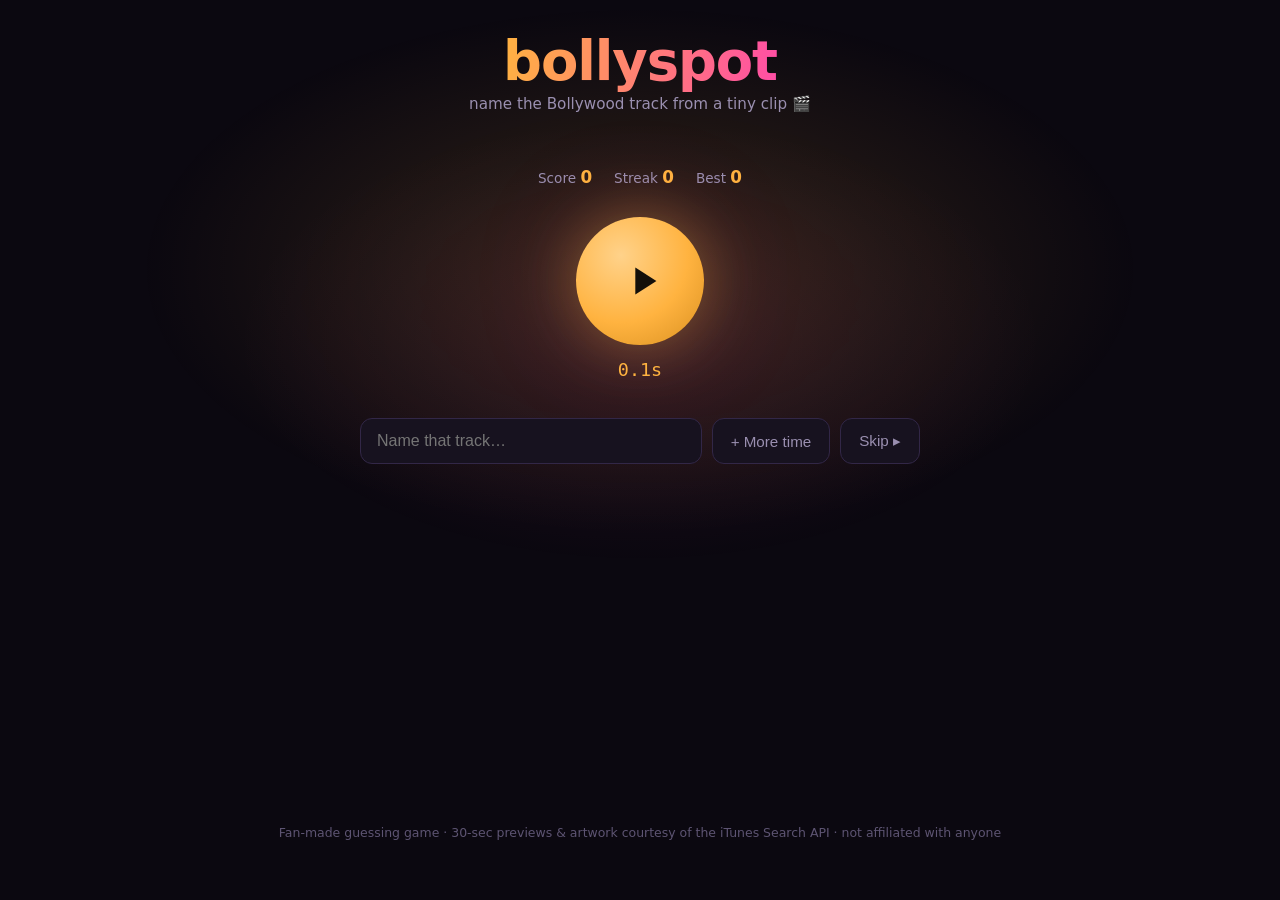
==== index.template.html @ ff7b8e07 "BollySpot: guess-the-Bollywood-song game Songspot-style guessing game with 2,295 songs across eras, " ====
<!DOCTYPE html>
<html lang="en">
<head>
<meta charset="utf-8">
<meta name="viewport" content="width=device-width, initial-scale=1">
<title>BollySpot — guess the Bollywood song</title>
<style>
  :root {
    --bg: #0b0810;
    --panel: #17121f;
    --panel2: #1f1830;
    --text: #f3edff;
    --muted: #9a8fb0;
    --gold: #ffb340;
    --gold-dim: #b97f2a;
    --pink: #ff4da6;
    --green: #3ddc84;
    --red: #ff5470;
    --pill: #241c36;
  }
  * { box-sizing: border-box; }
  html, body { height: 100%; }
  body {
    margin: 0;
    font-family: "Segoe UI", system-ui, -apple-system, sans-serif;
    background: var(--bg);
    color: var(--text);
    overflow-x: hidden;
  }
  .stage {
    min-height: 100vh;
    display: flex;
    flex-direction: column;
    align-items: center;
    padding: 24px 16px 60px;
    position: relative;
  }
  .spotlight {
    position: fixed; inset: 0; pointer-events: none; z-index: 0;
    background:
      radial-gradient(ellipse 60% 45% at 50% 30%, rgba(255,179,64,.16), transparent 65%),
      radial-gradient(ellipse 45% 35% at 50% 38%, rgba(255,77,166,.10), transparent 70%);
  }
  .wrap { position: relative; z-index: 1; width: 100%; max-width: 560px; display: flex; flex-direction: column; align-items: center; }
  h1.logo {
    font-size: clamp(2.2rem, 7vw, 3.4rem);
    margin: 6px 0 2px;
    letter-spacing: -.02em;
    background: linear-gradient(100deg, var(--gold), var(--pink));
    -webkit-background-clip: text; background-clip: text; color: transparent;
    font-weight: 800;
  }
  .tagline { color: var(--muted); margin: 0 0 22px; font-size: .95rem; }

  .pills { display: flex; flex-wrap: wrap; gap: 8px; justify-content: center; margin-bottom: 12px; }
  .pill {
    background: var(--pill); color: var(--muted); border: 1px solid #322747;
    padding: 7px 14px; border-radius: 999px; cursor: pointer; font-size: .85rem;
    transition: all .15s;
  }
  .pill:hover { color: var(--text); border-color: #4a3a68; }
  .pill.active { color: #14100a; font-weight: 700; border-color: transparent; }
  .pills.era .pill.active { background: var(--gold); }
  .pills.diff .pill.active { background: var(--pink); color: #fff; }

  .stats { display: flex; gap: 22px; color: var(--muted); font-size: .85rem; margin: 8px 0 4px; }
  .stats b { color: var(--gold); font-size: 1.05rem; }

  .playzone { margin: 26px 0 10px; display: flex; flex-direction: column; align-items: center; }
  .playbtn {
    width: 128px; height: 128px; border-radius: 50%;
    background: radial-gradient(circle at 35% 30%, #ffd28a, var(--gold) 55%, #d88f1f);
    border: none; cursor: pointer;
    display: grid; place-items: center;
    box-shadow: 0 0 60px rgba(255,179,64,.35), 0 0 120px rgba(255,77,166,.15);
    transition: transform .12s;
  }
  .playbtn:hover { transform: scale(1.05); }
  .playbtn:active { transform: scale(.97); }
  .playbtn svg { width: 46px; height: 46px; fill: #14100a; margin-left: 6px; }
  .playbtn.playing svg { margin-left: 0; }
  .playbtn.pulse { animation: pulse 1.4s ease-out infinite; }
  @keyframes pulse {
    0% { box-shadow: 0 0 60px rgba(255,179,64,.35), 0 0 0 0 rgba(255,179,64,.45); }
    100% { box-shadow: 0 0 60px rgba(255,179,64,.35), 0 0 0 42px rgba(255,179,64,0); }
  }
  .sniplen { margin-top: 14px; font-family: Consolas, monospace; font-size: 1.15rem; color: var(--gold); }
  .attempts { display: flex; gap: 8px; margin-top: 10px; }
  .dot { width: 10px; height: 10px; border-radius: 50%; background: #322747; }
  .dot.used { background: var(--red); }
  .dot.current { background: var(--gold); }

  .controls { display: flex; gap: 10px; width: 100%; margin-top: 18px; }
  .guessbox { position: relative; flex: 1; }
  .guessbox input {
    width: 100%; padding: 13px 16px; border-radius: 12px;
    background: var(--panel); color: var(--text);
    border: 1px solid #322747; font-size: 1rem; outline: none;
  }
  .guessbox input:focus { border-color: var(--gold-dim); }
  .btn {
    background: var(--panel); color: var(--muted); border: 1px solid #322747;
    border-radius: 12px; padding: 0 18px; cursor: pointer; font-size: .95rem;
    transition: all .15s; white-space: nowrap;
  }
  .btn:hover { color: var(--text); border-color: #4a3a68; }
  .btn.warn:hover { color: var(--red); border-color: var(--red); }
  .suggest {
    position: absolute; left: 0; right: 0; bottom: calc(100% + 6px);
    background: var(--panel2); border: 1px solid #322747; border-radius: 12px;
    max-height: 260px; overflow-y: auto; display: none; z-index: 5;
    box-shadow: 0 -8px 30px rgba(0,0,0,.5);
  }
  .suggest.open { display: block; }
  .sug {
    padding: 10px 14px; cursor: pointer; font-size: .92rem;
    border-bottom: 1px solid #241c36;
  }
  .sug:last-child { border-bottom: none; }
  .sug small { color: var(--muted); display: block; }
  .sug:hover, .sug.sel { background: #2c2244; }

  .msg { min-height: 24px; margin-top: 14px; font-size: .95rem; color: var(--muted); text-align: center; }
  .msg.bad { color: var(--red); }
  .msg.good { color: var(--green); }

  .shake { animation: shake .35s; }
  @keyframes shake { 0%,100%{transform:translateX(0)} 25%{transform:translateX(-8px)} 75%{transform:translateX(8px)} }

  .reveal {
    display: none; width: 100%; margin-top: 20px;
    background: var(--panel); border: 1px solid #322747; border-radius: 18px;
    padding: 20px; text-align: center;
  }
  .reveal.open { display: block; animation: pop .3s; }
  @keyframes pop { from { transform: scale(.92); opacity: 0; } }
  .reveal img { width: 130px; height: 130px; border-radius: 12px; object-fit: cover; box-shadow: 0 8px 30px rgba(0,0,0,.5); }
  .reveal .rtitle { font-size: 1.25rem; font-weight: 700; margin: 12px 0 2px; }
  .reveal .rmeta { color: var(--muted); font-size: .92rem; }
  .reveal .verdict { font-weight: 800; font-size: .95rem; letter-spacing: .08em; text-transform: uppercase; margin-bottom: 8px; }
  .reveal .verdict.good { color: var(--green); }
  .reveal .verdict.bad { color: var(--red); }
  .reveal .actions { display: flex; gap: 10px; justify-content: center; margin-top: 16px; }
  .btn.primary { background: var(--gold); color: #14100a; font-weight: 700; border: none; padding: 12px 22px; }
  .btn.primary:hover { background: #ffc46a; color: #14100a; }

  footer { position: relative; z-index: 1; margin-top: auto; padding-top: 30px; color: #5d5472; font-size: .78rem; text-align: center; }
  @media (max-width: 480px) {
    .controls { flex-direction: column; }
    .btn { padding: 12px; }
  }
</style>
</head>
<body>
<div class="stage">
  <div class="spotlight"></div>
  <div class="wrap">
    <h1 class="logo">bollyspot</h1>
    <p class="tagline">name the Bollywood track from a tiny clip 🎬</p>

    <div class="pills era" id="eraPills"></div>
    <div class="pills diff" id="diffPills"></div>

    <div class="stats">
      <span>Score <b id="score">0</b></span>
      <span>Streak <b id="streak">0</b></span>
      <span>Best <b id="best">0</b></span>
    </div>

    <div class="playzone">
      <button class="playbtn pulse" id="playBtn" title="Play snippet">
        <svg viewBox="0 0 24 24" id="playIcon"><path d="M8 5v14l11-7z"/></svg>
      </button>
      <div class="sniplen" id="snipLen">0.1s</div>
      <div class="attempts" id="attempts"></div>
    </div>

    <div class="controls" id="controls">
      <div class="guessbox">
        <div class="suggest" id="suggest"></div>
        <input id="guess" type="text" placeholder="Name that track…" autocomplete="off" spellcheck="false">
      </div>
      <button class="btn" id="moreBtn" title="Doubles the clip, costs an attempt">+ More time</button>
      <button class="btn warn" id="skipBtn">Skip ▸</button>
    </div>

    <div class="msg" id="msg"></div>

    <div class="reveal" id="reveal">
      <div class="verdict" id="verdict"></div>
      <img id="rArt" alt="album art">
      <div class="rtitle" id="rTitle"></div>
      <div class="rmeta" id="rMeta"></div>
      <div class="actions">
        <button class="btn" id="fullBtn">▶ Play preview</button>
        <button class="btn primary" id="nextBtn">Next song ⟶</button>
      </div>
    </div>
  </div>
  <footer>Fan-made guessing game · 30-sec previews & artwork courtesy of the iTunes Search API · not affiliated with anyone</footer>
</div>

<script id="songdata" type="application/json">/*__SONGS__*/</script>
<script>
"use strict";
const SONGS = JSON.parse(document.getElementById('songdata').textContent);

const ERAS = [
  { id: 'any', label: 'Any era', test: () => true },
  { id: 'classic', label: 'Classic', test: y => y > 0 && y < 1990 },
  { id: '90s', label: '90s', test: y => y >= 1990 && y < 2000 },
  { id: '2000s', label: '2000s', test: y => y >= 2000 && y < 2010 },
  { id: '2010s', label: '2010s', test: y => y >= 2010 && y < 2020 },
  { id: '2020s', label: '2020s', test: y => y >= 2020 },
];
const DIFFS = [
  { id: 'easy', label: 'Easy', len: 3.0, pts: 10 },
  { id: 'medium', label: 'Medium', len: 1.0, pts: 25 },
  { id: 'hard', label: 'Hard', len: 0.5, pts: 50 },
  { id: 'expert', label: 'Expert', len: 0.25, pts: 100 },
  { id: 'imp', label: 'Impossible', len: 0.1, pts: 250 },
];
const MAX_TRIES = 5;

let era = ERAS[0], diff = DIFFS[0];
let current = null, offset = 0, tries = 0, roundOver = false;
let score = 0, streak = 0, best = 0;
let played = new Set();

try {
  const s = JSON.parse(localStorage.getItem('bollyspot') || '{}');
  score = s.score || 0; streak = s.streak || 0; best = s.best || 0;
} catch (e) {}

const $ = id => document.getElementById(id);
const audio = new Audio();
audio.preload = 'auto';
let stopTimer = null;

function norm(s) {
  return s.toLowerCase().normalize('NFD').replace(/[̀-ͯ]/g, '').replace(/[^a-z0-9]/g, '');
}
SONGS.forEach(s => { s.k = norm(s.t); s.search = norm(s.t + ' ' + (s.m || '') + ' ' + s.a); });

function pool() {
  const p = SONGS.filter(s => era.test(s.y));
  return p.length ? p : SONGS;
}
function snipSecs() { return Math.min(12, diff.len * Math.pow(2, tries)); }

function saveStats() {
  try { localStorage.setItem('bollyspot', JSON.stringify({ score, streak, best })); } catch (e) {}
}
function renderStats() {
  $('score').textContent = score; $('streak').textContent = streak; $('best').textContent = best;
}
function renderPills() {
  $('eraPills').innerHTML = ERAS.map(e =>
    `<button class="pill ${e === era ? 'active' : ''}" data-era="${e.id}">${e.label}</button>`).join('');
  $('diffPills').innerHTML = DIFFS.map(d =>
    `<button class="pill ${d === diff ? 'active' : ''}" data-diff="${d.id}">${d.label}</button>`).join('');
}
function renderRound() {
  $('snipLen').textContent = (+snipSecs().toFixed(2)) + 's';
  $('attempts').innerHTML = Array.from({ length: MAX_TRIES }, (_, i) =>
    `<div class="dot ${i < tries ? 'used' : i === tries ? 'current' : ''}"></div>`).join('');
}

function newRound() {
  stopAudio();
  const p = pool();
  let candidates = p.filter(s => !played.has(s.p));
  if (!candidates.length) { played.clear(); candidates = p; }
  current = candidates[Math.floor(Math.random() * candidates.length)];
  played.add(current.p);
  tries = 0; roundOver = false;
  offset = Math.random() * 18;
  audio.src = current.p;
  $('reveal').classList.remove('open');
  $('controls').style.display = '';
  $('guess').value = '';
  $('msg').textContent = 'Hit play, then name that track';
  $('msg').className = 'msg';
  $('playBtn').classList.add('pulse');
  closeSuggest();
  renderRound();
}

function stopAudio() {
  audio.pause();
  if (stopTimer) { clearTimeout(stopTimer); stopTimer = null; }
  setPlayingUI(false);
}
function setPlayingUI(on) {
  $('playIcon').innerHTML = on ? '<rect x="6" y="5" width="4" height="14"/><rect x="14" y="5" width="4" height="14"/>' : '<path d="M8 5v14l11-7z"/>';
  $('playBtn').classList.toggle('playing', on);
}
function playSnippet() {
  stopAudio();
  $('playBtn').classList.remove('pulse');
  const len = snipSecs();
  audio.currentTime = offset;
  audio.play().then(() => {
    setPlayingUI(true);
    stopTimer = setTimeout(() => stopAudio(), len * 1000);
  }).catch(() => {
    $('msg').textContent = 'Could not load audio — check your internet, or skip this one';
    $('msg').className = 'msg bad';
  });
}
function playFull() {
  stopAudio();
  audio.currentTime = 0;
  audio.play().then(() => setPlayingUI(true)).catch(() => {});
  audio.onended = () => setPlayingUI(false);
}

function useTry(reason) {
  tries++;
  if (tries >= MAX_TRIES) { endRound(false); return; }
  renderRound();
  $('msg').textContent = reason + ' — clip is now ' + $('snipLen').textContent;
  $('msg').className = 'msg bad';
  $('controls').classList.add('shake');
  setTimeout(() => $('controls').classList.remove('shake'), 400);
}

function submitGuess(song) {
  if (roundOver || !current) return;
  const ok = song ? song.k === current.k : norm($('guess').value) === current.k;
  if (ok) { endRound(true); }
  else {
    $('guess').value = '';
    closeSuggest();
    useTry('Nope');
  }
}

function endRound(won) {
  roundOver = true;
  stopAudio();
  closeSuggest();
  let gained = 0;
  if (won) {
    gained = Math.max(5, Math.round(diff.pts * (1 - tries * 0.15)));
    score += gained; streak++;
    if (streak > best) best = streak;
  } else { streak = 0; }
  saveStats(); renderStats();
  $('controls').style.display = 'none';
  $('msg').textContent = '';
  $('verdict').textContent = won ? `Correct! +${gained} pts` : 'It was…';
  $('verdict').className = 'verdict ' + (won ? 'good' : 'bad');
  $('rArt').src = current.art || '';
  $('rTitle').textContent = current.t;
  $('rMeta').textContent = (current.m ? current.m + ' · ' : '') + current.a + (current.y ? ' · ' + current.y : '');
  $('reveal').classList.add('open');
}

/* ---- autocomplete ---- */
let sel = -1, sugItems = [];
function closeSuggest() { $('suggest').classList.remove('open'); sel = -1; sugItems = []; }
function updateSuggest() {
  const q = norm($('guess').value);
  if (q.length < 2) { closeSuggest(); return; }
  sugItems = SONGS.filter(s => s.search.includes(q)).slice(0, 8);
  if (!sugItems.length) { closeSuggest(); return; }
  $('suggest').innerHTML = sugItems.map((s, i) =>
    `<div class="sug" data-i="${i}">${s.t}<small>${s.m ? s.m + ' · ' : ''}${s.a}</small></div>`).join('');
  $('suggest').classList.add('open');
  sel = -1;
}

/* ---- events ---- */
$('playBtn').onclick = () => { if (!roundOver) playSnippet(); };
$('moreBtn').onclick = () => { if (!roundOver) useTry('Hint used'); };
$('skipBtn').onclick = () => { if (!roundOver) endRound(false); };
$('nextBtn').onclick = newRound;
$('fullBtn').onclick = playFull;
$('guess').oninput = updateSuggest;
$('guess').onkeydown = e => {
  const open = $('suggest').classList.contains('open');
  if (e.key === 'ArrowUp' || e.key === 'ArrowDown') {
    if (!open) return;
    e.preventDefault();
    sel = e.key === 'ArrowDown' ? Math.min(sel + 1, sugItems.length - 1) : Math.max(sel - 1, 0);
    document.querySelectorAll('.sug').forEach((el, i) => el.classList.toggle('sel', i === sel));
  } else if (e.key === 'Enter') {
    if (open && sel >= 0) { submitGuess(sugItems[sel]); }
    else if (open && sugItems.length === 1) { submitGuess(sugItems[0]); }
    else { submitGuess(null); }
  } else if (e.key === 'Escape') { closeSuggest(); }
};
$('suggest').onmousedown = e => {
  const el = e.target.closest('.sug');
  if (el) { e.preventDefault(); submitGuess(sugItems[+el.dataset.i]); }
};
document.addEventListener('click', e => {
  if (!e.target.closest('.guessbox')) closeSuggest();
});
$('eraPills').onclick = e => {
  const b = e.target.closest('[data-era]');
  if (!b) return;
  era = ERAS.find(x => x.id === b.dataset.era);
  renderPills(); newRound();
};
$('diffPills').onclick = e => {
  const b = e.target.closest('[data-diff]');
  if (!b) return;
  diff = DIFFS.find(x => x.id === b.dataset.diff);
  renderPills();
  if (!roundOver) { tries = Math.min(tries, MAX_TRIES - 1); renderRound(); }
};
document.addEventListener('keydown', e => {
  if (e.key === ' ' && document.activeElement !== $('guess')) {
    e.preventDefault();
    if (!roundOver) playSnippet();
  }
});

renderPills(); renderStats(); newRound();
</script>
</body>
</html>
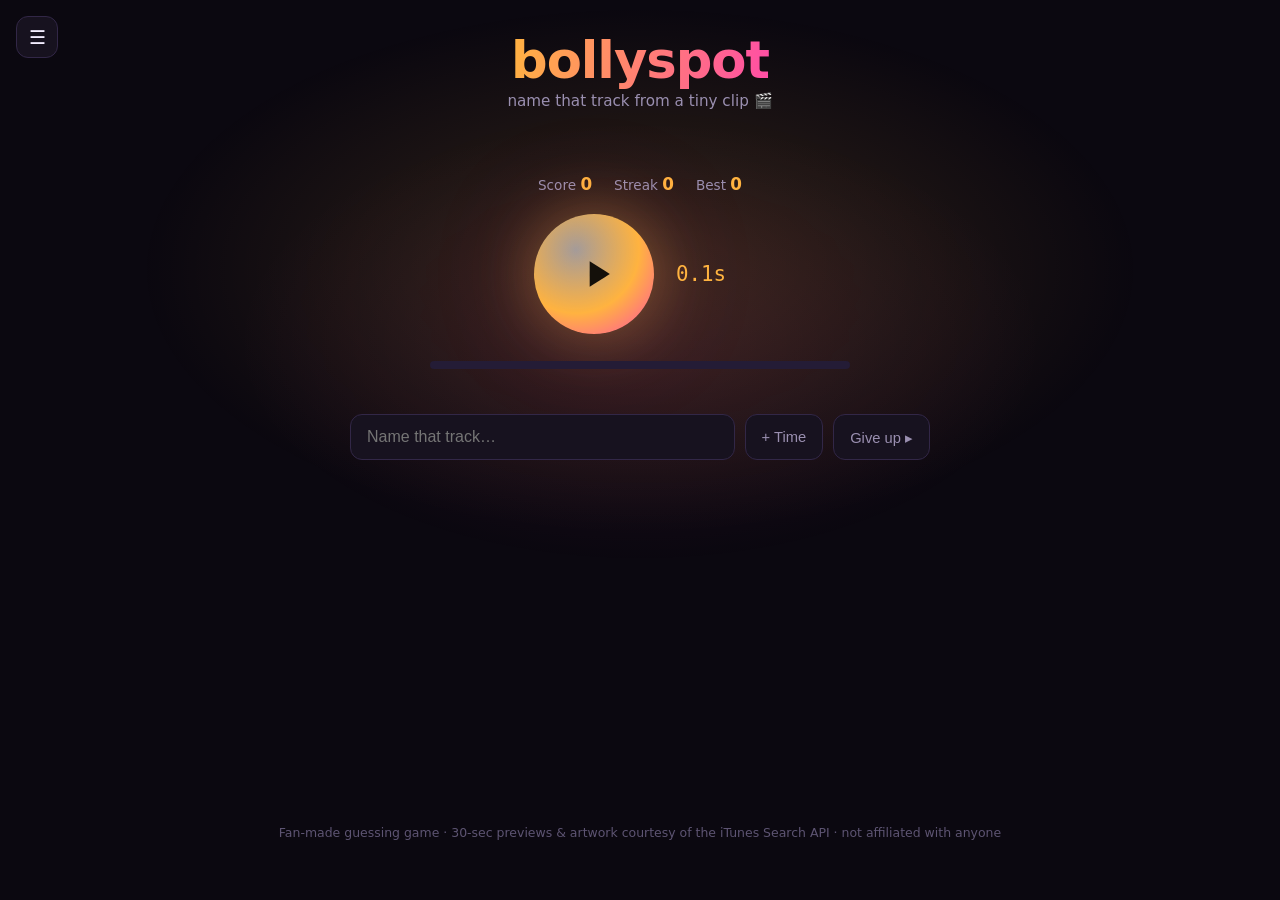
==== commit 9f06d0fe: "Add Hollywood catalog, language filter, toasts, and Songspot-style UI - 8,494 songs: 4,238 Bollywood" ====
--- a/index.template.html
+++ b/index.template.html
@@ -3,7 +3,7 @@
 <head>
 <meta charset="utf-8">
 <meta name="viewport" content="width=device-width, initial-scale=1">
-<title>BollySpot — guess the Bollywood song</title>
+<title>BollySpot — guess the song</title>
 <style>
   :root {
     --bg: #0b0810;
@@ -11,13 +11,18 @@
     --panel2: #1f1830;
     --text: #f3edff;
     --muted: #9a8fb0;
-    --gold: #ffb340;
-    --gold-dim: #b97f2a;
-    --pink: #ff4da6;
+    --a1: #ffb340;
+    --a2: #ff4da6;
+    --a1-rgb: 255,179,64;
+    --a2-rgb: 255,77,166;
     --green: #3ddc84;
     --red: #ff5470;
     --pill: #241c36;
-  }
+    --line: #322747;
+  }
+  body[data-spot="green"] { --a1: #3ddc84; --a2: #1db954; --a1-rgb: 61,220,132; --a2-rgb: 29,185,84; }
+  body[data-spot="blue"]  { --a1: #4dc3ff; --a2: #7a5cff; --a1-rgb: 77,195,255; --a2-rgb: 122,92,255; }
+  body[data-spot="pink"]  { --a1: #ff4da6; --a2: #ff8a5c; --a1-rgb: 255,77,166; --a2-rgb: 255,138,92; }
   * { box-sizing: border-box; }
   html, body { height: 100%; }
   body {
@@ -27,110 +32,116 @@
     color: var(--text);
     overflow-x: hidden;
   }
-  .stage {
-    min-height: 100vh;
-    display: flex;
-    flex-direction: column;
-    align-items: center;
-    padding: 24px 16px 60px;
-    position: relative;
-  }
+  .stage { min-height: 100vh; display: flex; flex-direction: column; align-items: center; padding: 24px 16px 60px; position: relative; }
   .spotlight {
     position: fixed; inset: 0; pointer-events: none; z-index: 0;
     background:
-      radial-gradient(ellipse 60% 45% at 50% 30%, rgba(255,179,64,.16), transparent 65%),
-      radial-gradient(ellipse 45% 35% at 50% 38%, rgba(255,77,166,.10), transparent 70%);
-  }
-  .wrap { position: relative; z-index: 1; width: 100%; max-width: 560px; display: flex; flex-direction: column; align-items: center; }
+      radial-gradient(ellipse 60% 45% at 50% 30%, rgba(var(--a1-rgb), .16), transparent 65%),
+      radial-gradient(ellipse 45% 35% at 50% 38%, rgba(var(--a2-rgb), .10), transparent 70%);
+  }
+  .wrap { position: relative; z-index: 1; width: 100%; max-width: 580px; display: flex; flex-direction: column; align-items: center; }
   h1.logo {
-    font-size: clamp(2.2rem, 7vw, 3.4rem);
-    margin: 6px 0 2px;
-    letter-spacing: -.02em;
-    background: linear-gradient(100deg, var(--gold), var(--pink));
-    -webkit-background-clip: text; background-clip: text; color: transparent;
-    font-weight: 800;
-  }
-  .tagline { color: var(--muted); margin: 0 0 22px; font-size: .95rem; }
-
-  .pills { display: flex; flex-wrap: wrap; gap: 8px; justify-content: center; margin-bottom: 12px; }
+    font-size: clamp(2.2rem, 7vw, 3.2rem); margin: 6px 0 2px; letter-spacing: -.02em;
+    background: linear-gradient(100deg, var(--a1), var(--a2));
+    -webkit-background-clip: text; background-clip: text; color: transparent; font-weight: 800;
+  }
+  .tagline { color: var(--muted); margin: 0 0 18px; font-size: .95rem; }
+
+  .pills { display: flex; flex-wrap: wrap; gap: 8px; justify-content: center; margin-bottom: 10px; }
   .pill {
-    background: var(--pill); color: var(--muted); border: 1px solid #322747;
-    padding: 7px 14px; border-radius: 999px; cursor: pointer; font-size: .85rem;
-    transition: all .15s;
+    background: var(--pill); color: var(--muted); border: 1px solid var(--line);
+    padding: 7px 14px; border-radius: 999px; cursor: pointer; font-size: .85rem; transition: all .15s;
   }
   .pill:hover { color: var(--text); border-color: #4a3a68; }
   .pill.active { color: #14100a; font-weight: 700; border-color: transparent; }
-  .pills.era .pill.active { background: var(--gold); }
-  .pills.diff .pill.active { background: var(--pink); color: #fff; }
-
-  .stats { display: flex; gap: 22px; color: var(--muted); font-size: .85rem; margin: 8px 0 4px; }
-  .stats b { color: var(--gold); font-size: 1.05rem; }
-
-  .playzone { margin: 26px 0 10px; display: flex; flex-direction: column; align-items: center; }
+  .pills.cat .pill.active { background: linear-gradient(100deg, var(--a1), var(--a2)); color: #fff; }
+  .pills.lang .pill.active { background: var(--text); }
+  .pills.era .pill.active { background: var(--a1); }
+  .pills.diff .pill.active { background: var(--a2); color: #fff; }
+
+  .stats { display: flex; gap: 22px; color: var(--muted); font-size: .85rem; margin: 6px 0 0; }
+  .stats b { color: var(--a1); font-size: 1.05rem; }
+
+  .playzone { margin: 20px 0 6px; display: flex; flex-direction: column; align-items: center; width: 100%; }
+  .playrow { display: flex; align-items: center; gap: 22px; }
   .playbtn {
-    width: 128px; height: 128px; border-radius: 50%;
-    background: radial-gradient(circle at 35% 30%, #ffd28a, var(--gold) 55%, #d88f1f);
-    border: none; cursor: pointer;
-    display: grid; place-items: center;
-    box-shadow: 0 0 60px rgba(255,179,64,.35), 0 0 120px rgba(255,77,166,.15);
+    width: 120px; height: 120px; border-radius: 50%;
+    background: radial-gradient(circle at 35% 30%, rgba(255,255,255,.55), var(--a1) 55%, var(--a2));
+    border: none; cursor: pointer; display: grid; place-items: center;
+    box-shadow: 0 0 60px rgba(var(--a1-rgb), .35), 0 0 120px rgba(var(--a2-rgb), .15);
     transition: transform .12s;
   }
   .playbtn:hover { transform: scale(1.05); }
   .playbtn:active { transform: scale(.97); }
-  .playbtn svg { width: 46px; height: 46px; fill: #14100a; margin-left: 6px; }
+  .playbtn svg { width: 44px; height: 44px; fill: #14100a; margin-left: 6px; }
   .playbtn.playing svg { margin-left: 0; }
   .playbtn.pulse { animation: pulse 1.4s ease-out infinite; }
   @keyframes pulse {
-    0% { box-shadow: 0 0 60px rgba(255,179,64,.35), 0 0 0 0 rgba(255,179,64,.45); }
-    100% { box-shadow: 0 0 60px rgba(255,179,64,.35), 0 0 0 42px rgba(255,179,64,0); }
-  }
-  .sniplen { margin-top: 14px; font-family: Consolas, monospace; font-size: 1.15rem; color: var(--gold); }
-  .attempts { display: flex; gap: 8px; margin-top: 10px; }
-  .dot { width: 10px; height: 10px; border-radius: 50%; background: #322747; }
+    0% { box-shadow: 0 0 60px rgba(var(--a1-rgb), .35), 0 0 0 0 rgba(var(--a1-rgb), .45); }
+    100% { box-shadow: 0 0 60px rgba(var(--a1-rgb), .35), 0 0 0 42px rgba(var(--a1-rgb), 0); }
+  }
+  .sniplen { font-family: Consolas, monospace; font-size: 1.3rem; color: var(--a1); min-width: 70px; text-align: left; }
+
+  .timeline { width: 100%; max-width: 420px; margin-top: 18px; position: relative; height: 26px; }
+  .tl-bar { position: absolute; top: 9px; left: 0; right: 0; height: 8px; border-radius: 4px; background: var(--pill); overflow: hidden; }
+  .tl-fill { height: 100%; width: 0%; border-radius: 4px; background: linear-gradient(90deg, var(--a1), var(--a2)); transition: width .25s; }
+  .tl-cursor { position: absolute; top: 6px; width: 2px; height: 14px; background: #fff; opacity: 0; transition: opacity .2s; }
+  .tl-tick { position: absolute; top: 9px; width: 2px; height: 8px; background: #4a3a68; }
+  .tl-label { position: absolute; top: -8px; font-size: .68rem; color: var(--muted); transform: translateX(-50%); }
+
+  .attempts { display: flex; gap: 8px; margin-top: 12px; }
+  .dot { width: 10px; height: 10px; border-radius: 50%; background: var(--line); }
   .dot.used { background: var(--red); }
-  .dot.current { background: var(--gold); }
+  .dot.current { background: var(--a1); }
 
   .controls { display: flex; gap: 10px; width: 100%; margin-top: 18px; }
   .guessbox { position: relative; flex: 1; }
   .guessbox input {
-    width: 100%; padding: 13px 16px; border-radius: 12px;
-    background: var(--panel); color: var(--text);
-    border: 1px solid #322747; font-size: 1rem; outline: none;
-  }
-  .guessbox input:focus { border-color: var(--gold-dim); }
+    width: 100%; padding: 13px 16px; border-radius: 12px; background: var(--panel);
+    color: var(--text); border: 1px solid var(--line); font-size: 1rem; outline: none;
+  }
+  .guessbox input:focus { border-color: var(--a1); }
   .btn {
-    background: var(--panel); color: var(--muted); border: 1px solid #322747;
-    border-radius: 12px; padding: 0 18px; cursor: pointer; font-size: .95rem;
+    background: var(--panel); color: var(--muted); border: 1px solid var(--line);
+    border-radius: 12px; padding: 0 16px; cursor: pointer; font-size: .92rem;
     transition: all .15s; white-space: nowrap;
   }
   .btn:hover { color: var(--text); border-color: #4a3a68; }
   .btn.warn:hover { color: var(--red); border-color: var(--red); }
   .suggest {
     position: absolute; left: 0; right: 0; bottom: calc(100% + 6px);
-    background: var(--panel2); border: 1px solid #322747; border-radius: 12px;
+    background: var(--panel2); border: 1px solid var(--line); border-radius: 12px;
     max-height: 260px; overflow-y: auto; display: none; z-index: 5;
     box-shadow: 0 -8px 30px rgba(0,0,0,.5);
   }
   .suggest.open { display: block; }
-  .sug {
-    padding: 10px 14px; cursor: pointer; font-size: .92rem;
-    border-bottom: 1px solid #241c36;
-  }
+  .sug { padding: 10px 14px; cursor: pointer; font-size: .92rem; border-bottom: 1px solid var(--pill); }
   .sug:last-child { border-bottom: none; }
   .sug small { color: var(--muted); display: block; }
   .sug:hover, .sug.sel { background: #2c2244; }
 
   .msg { min-height: 24px; margin-top: 14px; font-size: .95rem; color: var(--muted); text-align: center; }
-  .msg.bad { color: var(--red); }
-  .msg.good { color: var(--green); }
 
   .shake { animation: shake .35s; }
   @keyframes shake { 0%,100%{transform:translateX(0)} 25%{transform:translateX(-8px)} 75%{transform:translateX(8px)} }
 
+  /* toasts */
+  .toasts { position: fixed; top: 18px; left: 50%; transform: translateX(-50%); z-index: 50; display: flex; flex-direction: column; gap: 8px; align-items: center; pointer-events: none; }
+  .toast {
+    padding: 12px 22px; border-radius: 14px; font-weight: 700; font-size: 1rem;
+    background: var(--panel2); border: 1px solid var(--line); color: var(--text);
+    box-shadow: 0 10px 40px rgba(0,0,0,.6); animation: toastin .25s cubic-bezier(.2,1.4,.4,1);
+    display: flex; align-items: center; gap: 10px;
+  }
+  .toast.out { animation: toastout .3s forwards; }
+  .toast.good { border-color: var(--green); color: var(--green); background: #10271c; }
+  .toast.bad { border-color: var(--red); color: var(--red); background: #2b131c; }
+  @keyframes toastin { from { transform: translateY(-30px) scale(.85); opacity: 0; } }
+  @keyframes toastout { to { transform: translateY(-20px); opacity: 0; } }
+
   .reveal {
-    display: none; width: 100%; margin-top: 20px;
-    background: var(--panel); border: 1px solid #322747; border-radius: 18px;
-    padding: 20px; text-align: center;
+    display: none; width: 100%; margin-top: 20px; background: var(--panel);
+    border: 1px solid var(--line); border-radius: 18px; padding: 20px; text-align: center;
   }
   .reveal.open { display: block; animation: pop .3s; }
   @keyframes pop { from { transform: scale(.92); opacity: 0; } }
@@ -141,23 +152,75 @@
   .reveal .verdict.good { color: var(--green); }
   .reveal .verdict.bad { color: var(--red); }
   .reveal .actions { display: flex; gap: 10px; justify-content: center; margin-top: 16px; }
-  .btn.primary { background: var(--gold); color: #14100a; font-weight: 700; border: none; padding: 12px 22px; }
-  .btn.primary:hover { background: #ffc46a; color: #14100a; }
+  .btn.primary { background: linear-gradient(100deg, var(--a1), var(--a2)); color: #fff; font-weight: 700; border: none; padding: 12px 22px; }
+  .btn.primary:hover { filter: brightness(1.15); color: #fff; }
+
+  /* menu */
+  .menubtn {
+    position: fixed; top: 16px; left: 16px; z-index: 40;
+    width: 42px; height: 42px; border-radius: 12px; background: var(--panel);
+    border: 1px solid var(--line); color: var(--text); cursor: pointer; font-size: 1.2rem;
+  }
+  .drawer {
+    position: fixed; top: 0; left: 0; bottom: 0; width: 290px; z-index: 45;
+    background: var(--panel2); border-right: 1px solid var(--line);
+    transform: translateX(-100%); transition: transform .25s; padding: 20px;
+    overflow-y: auto;
+  }
+  .drawer.open { transform: translateX(0); }
+  .drawer h3 { margin: 18px 0 10px; font-size: .8rem; text-transform: uppercase; letter-spacing: .1em; color: var(--muted); }
+  .drawer h3:first-of-type { margin-top: 8px; }
+  .swatches { display: flex; gap: 10px; }
+  .swatch { width: 34px; height: 34px; border-radius: 50%; cursor: pointer; border: 2px solid transparent; }
+  .swatch.active { border-color: #fff; }
+  .sw-gold { background: linear-gradient(120deg, #ffb340, #ff4da6); }
+  .sw-green { background: linear-gradient(120deg, #3ddc84, #1db954); }
+  .sw-blue { background: linear-gradient(120deg, #4dc3ff, #7a5cff); }
+  .sw-pink { background: linear-gradient(120deg, #ff4da6, #ff8a5c); }
+  .drawer label.row { display: flex; align-items: center; justify-content: space-between; padding: 8px 0; font-size: .92rem; color: var(--text); cursor: pointer; }
+  .drawer input[type="range"] { width: 130px; accent-color: var(--a1); }
+  .drawer input[type="checkbox"] { accent-color: var(--a1); width: 18px; height: 18px; }
+  .drawer .btn { width: 100%; padding: 10px; margin-top: 6px; }
+  .scrim { position: fixed; inset: 0; z-index: 44; background: rgba(0,0,0,.5); display: none; }
+  .scrim.open { display: block; }
+  .drawer .count { color: var(--muted); font-size: .8rem; margin-top: 14px; }
 
   footer { position: relative; z-index: 1; margin-top: auto; padding-top: 30px; color: #5d5472; font-size: .78rem; text-align: center; }
-  @media (max-width: 480px) {
+  @media (max-width: 500px) {
     .controls { flex-direction: column; }
     .btn { padding: 12px; }
+    .playrow { gap: 14px; }
   }
 </style>
 </head>
-<body>
+<body data-spot="gold">
+<button class="menubtn" id="menuBtn" title="Options">☰</button>
+<div class="scrim" id="scrim"></div>
+<div class="drawer" id="drawer">
+  <h3>Spotlight</h3>
+  <div class="swatches" id="swatches">
+    <div class="swatch sw-gold active" data-spot="gold" title="Gold"></div>
+    <div class="swatch sw-green" data-spot="green" title="Green"></div>
+    <div class="swatch sw-blue" data-spot="blue" title="Blue"></div>
+    <div class="swatch sw-pink" data-spot="pink" title="Pink"></div>
+  </div>
+  <h3>Gameplay</h3>
+  <label class="row">From the start <input type="checkbox" id="fromStart"></label>
+  <label class="row">Volume <input type="range" id="volume" min="0" max="100" value="90"></label>
+  <h3>Danger zone</h3>
+  <button class="btn warn" id="resetStats">Reset score &amp; stats</button>
+  <div class="count" id="catalogCount"></div>
+</div>
+
 <div class="stage">
   <div class="spotlight"></div>
+  <div class="toasts" id="toasts"></div>
   <div class="wrap">
     <h1 class="logo">bollyspot</h1>
-    <p class="tagline">name the Bollywood track from a tiny clip 🎬</p>
-
+    <p class="tagline">name that track from a tiny clip 🎬</p>
+
+    <div class="pills cat" id="catPills"></div>
+    <div class="pills lang" id="langPills"></div>
     <div class="pills era" id="eraPills"></div>
     <div class="pills diff" id="diffPills"></div>
 
@@ -168,10 +231,16 @@
     </div>
 
     <div class="playzone">
-      <button class="playbtn pulse" id="playBtn" title="Play snippet">
-        <svg viewBox="0 0 24 24" id="playIcon"><path d="M8 5v14l11-7z"/></svg>
-      </button>
-      <div class="sniplen" id="snipLen">0.1s</div>
+      <div class="playrow">
+        <button class="playbtn pulse" id="playBtn" title="Play snippet (Space)">
+          <svg viewBox="0 0 24 24" id="playIcon"><path d="M8 5v14l11-7z"/></svg>
+        </button>
+        <div class="sniplen" id="snipLen">0.1s</div>
+      </div>
+      <div class="timeline" id="timeline">
+        <div class="tl-bar"><div class="tl-fill" id="tlFill"></div></div>
+        <div class="tl-cursor" id="tlCursor"></div>
+      </div>
       <div class="attempts" id="attempts"></div>
     </div>
 
@@ -180,8 +249,8 @@
         <div class="suggest" id="suggest"></div>
         <input id="guess" type="text" placeholder="Name that track…" autocomplete="off" spellcheck="false">
       </div>
-      <button class="btn" id="moreBtn" title="Doubles the clip, costs an attempt">+ More time</button>
-      <button class="btn warn" id="skipBtn">Skip ▸</button>
+      <button class="btn" id="moreBtn" title="Doubles the clip, costs an attempt">+ Time</button>
+      <button class="btn warn" id="skipBtn">Give up ▸</button>
     </div>
 
     <div class="msg" id="msg"></div>
@@ -197,7 +266,7 @@
       </div>
     </div>
   </div>
-  <footer>Fan-made guessing game · 30-sec previews & artwork courtesy of the iTunes Search API · not affiliated with anyone</footer>
+  <footer>Fan-made guessing game · 30-sec previews &amp; artwork courtesy of the iTunes Search API · not affiliated with anyone</footer>
 </div>
 
 <script id="songdata" type="application/json">/*__SONGS__*/</script>
@@ -205,6 +274,16 @@
 "use strict";
 const SONGS = JSON.parse(document.getElementById('songdata').textContent);
 
+const CATS = [
+  { id: 'both', label: 'All songs', test: () => true },
+  { id: 'b', label: '🎬 Bollywood', test: s => s.c === 'b' },
+  { id: 'h', label: '🎸 Hollywood', test: s => s.c === 'h' },
+];
+const LANGS = [
+  { id: 'any', label: 'Any language', test: () => true },
+  { id: 'hi', label: 'हिंदी Hindi', test: s => s.l === 'hi' },
+  { id: 'en', label: 'English', test: s => s.l === 'en' },
+];
 const ERAS = [
   { id: 'any', label: 'Any era', test: () => true },
   { id: 'classic', label: 'Classic', test: y => y > 0 && y < 1990 },
@@ -221,21 +300,24 @@
   { id: 'imp', label: 'Impossible', len: 0.1, pts: 250 },
 ];
 const MAX_TRIES = 5;
-
-let era = ERAS[0], diff = DIFFS[0];
+const PREVIEW = 30;
+
+let cat = CATS[0], lang = LANGS[0], era = ERAS[0], diff = DIFFS[0];
 let current = null, offset = 0, tries = 0, roundOver = false;
 let score = 0, streak = 0, best = 0;
 let played = new Set();
+let prefs = { spot: 'gold', fromStart: false, volume: 90 };
 
 try {
   const s = JSON.parse(localStorage.getItem('bollyspot') || '{}');
   score = s.score || 0; streak = s.streak || 0; best = s.best || 0;
+  if (s.prefs) prefs = Object.assign(prefs, s.prefs);
 } catch (e) {}
 
 const $ = id => document.getElementById(id);
 const audio = new Audio();
 audio.preload = 'auto';
-let stopTimer = null;
+let stopTimer = null, cursorTimer = null;
 
 function norm(s) {
   return s.toLowerCase().normalize('NFD').replace(/[̀-ͯ]/g, '').replace(/[^a-z0-9]/g, '');
@@ -243,27 +325,59 @@
 SONGS.forEach(s => { s.k = norm(s.t); s.search = norm(s.t + ' ' + (s.m || '') + ' ' + s.a); });
 
 function pool() {
-  const p = SONGS.filter(s => era.test(s.y));
+  const p = SONGS.filter(s => cat.test(s) && lang.test(s) && era.test(s.y));
   return p.length ? p : SONGS;
 }
 function snipSecs() { return Math.min(12, diff.len * Math.pow(2, tries)); }
-
-function saveStats() {
-  try { localStorage.setItem('bollyspot', JSON.stringify({ score, streak, best })); } catch (e) {}
+function fmt(v) { return (+v.toFixed(2)) + 's'; }
+
+function save() {
+  try { localStorage.setItem('bollyspot', JSON.stringify({ score, streak, best, prefs })); } catch (e) {}
 }
 function renderStats() {
   $('score').textContent = score; $('streak').textContent = streak; $('best').textContent = best;
 }
+function pillRow(elId, items, active, key) {
+  $(elId).innerHTML = items.map(x =>
+    `<button class="pill ${x === active ? 'active' : ''}" data-${key}="${x.id}">${x.label}</button>`).join('');
+}
 function renderPills() {
-  $('eraPills').innerHTML = ERAS.map(e =>
-    `<button class="pill ${e === era ? 'active' : ''}" data-era="${e.id}">${e.label}</button>`).join('');
-  $('diffPills').innerHTML = DIFFS.map(d =>
-    `<button class="pill ${d === diff ? 'active' : ''}" data-diff="${d.id}">${d.label}</button>`).join('');
+  pillRow('catPills', CATS, cat, 'cat');
+  pillRow('langPills', LANGS, lang, 'lang');
+  pillRow('eraPills', ERAS, era, 'era');
+  pillRow('diffPills', DIFFS, diff, 'diff');
+}
+function renderTimeline() {
+  const len = snipSecs();
+  $('tlFill').style.width = (len / PREVIEW * 100) + '%';
+  const tl = $('timeline');
+  tl.querySelectorAll('.tl-tick, .tl-label').forEach(el => el.remove());
+  for (let i = tries + 1; i < MAX_TRIES; i++) {
+    const l = Math.min(12, diff.len * Math.pow(2, i));
+    const x = l / PREVIEW * 100;
+    const tick = document.createElement('div');
+    tick.className = 'tl-tick'; tick.style.left = x + '%';
+    tl.appendChild(tick);
+  }
+  const lab = document.createElement('div');
+  lab.className = 'tl-label'; lab.style.left = Math.min(96, len / PREVIEW * 100) + '%';
+  lab.textContent = fmt(len);
+  tl.appendChild(lab);
 }
 function renderRound() {
-  $('snipLen').textContent = (+snipSecs().toFixed(2)) + 's';
+  $('snipLen').textContent = fmt(snipSecs());
   $('attempts').innerHTML = Array.from({ length: MAX_TRIES }, (_, i) =>
     `<div class="dot ${i < tries ? 'used' : i === tries ? 'current' : ''}"></div>`).join('');
+  renderTimeline();
+}
+
+function toast(text, kind) {
+  const t = document.createElement('div');
+  t.className = 'toast ' + (kind || '');
+  t.textContent = text;
+  $('toasts').appendChild(t);
+  setTimeout(() => t.classList.add('out'), 1900);
+  setTimeout(() => t.remove(), 2250);
 }
 
 function newRound() {
@@ -274,13 +388,12 @@
   current = candidates[Math.floor(Math.random() * candidates.length)];
   played.add(current.p);
   tries = 0; roundOver = false;
-  offset = Math.random() * 18;
+  offset = prefs.fromStart ? 0 : Math.random() * (PREVIEW - 13);
   audio.src = current.p;
   $('reveal').classList.remove('open');
   $('controls').style.display = '';
   $('guess').value = '';
   $('msg').textContent = 'Hit play, then name that track';
-  $('msg').className = 'msg';
   $('playBtn').classList.add('pulse');
   closeSuggest();
   renderRound();
@@ -289,6 +402,8 @@
 function stopAudio() {
   audio.pause();
   if (stopTimer) { clearTimeout(stopTimer); stopTimer = null; }
+  if (cursorTimer) { clearInterval(cursorTimer); cursorTimer = null; }
+  $('tlCursor').style.opacity = 0;
   setPlayingUI(false);
 }
 function setPlayingUI(on) {
@@ -300,39 +415,45 @@
   $('playBtn').classList.remove('pulse');
   const len = snipSecs();
   audio.currentTime = offset;
+  audio.volume = prefs.volume / 100;
   audio.play().then(() => {
     setPlayingUI(true);
+    const t0 = performance.now();
+    $('tlCursor').style.opacity = 1;
+    cursorTimer = setInterval(() => {
+      const el = Math.min(len, (performance.now() - t0) / 1000);
+      $('tlCursor').style.left = (el / PREVIEW * 100) + '%';
+    }, 40);
     stopTimer = setTimeout(() => stopAudio(), len * 1000);
   }).catch(() => {
-    $('msg').textContent = 'Could not load audio — check your internet, or skip this one';
-    $('msg').className = 'msg bad';
+    toast('Could not load audio — check internet', 'bad');
   });
 }
 function playFull() {
   stopAudio();
   audio.currentTime = 0;
+  audio.volume = prefs.volume / 100;
   audio.play().then(() => setPlayingUI(true)).catch(() => {});
   audio.onended = () => setPlayingUI(false);
 }
 
-function useTry(reason) {
+function useTry(reason, kind) {
   tries++;
   if (tries >= MAX_TRIES) { endRound(false); return; }
   renderRound();
-  $('msg').textContent = reason + ' — clip is now ' + $('snipLen').textContent;
-  $('msg').className = 'msg bad';
+  toast(reason + ' — clip is now ' + fmt(snipSecs()), kind);
   $('controls').classList.add('shake');
   setTimeout(() => $('controls').classList.remove('shake'), 400);
 }
 
 function submitGuess(song) {
   if (roundOver || !current) return;
-  const ok = song ? song.k === current.k : norm($('guess').value) === current.k;
+  const ok = song ? (song.k === current.k && song.c === current.c) : norm($('guess').value) === current.k;
   if (ok) { endRound(true); }
   else {
     $('guess').value = '';
     closeSuggest();
-    useTry('Nope');
+    useTry('❌ Wrong', 'bad');
   }
 }
 
@@ -345,8 +466,12 @@
     gained = Math.max(5, Math.round(diff.pts * (1 - tries * 0.15)));
     score += gained; streak++;
     if (streak > best) best = streak;
-  } else { streak = 0; }
-  saveStats(); renderStats();
+    toast(`✅ Correct! +${gained} pts`, 'good');
+  } else {
+    streak = 0;
+    toast('❌ Out of luck — it was “' + current.t + '”', 'bad');
+  }
+  save(); renderStats();
   $('controls').style.display = 'none';
   $('msg').textContent = '';
   $('verdict').textContent = won ? `Correct! +${gained} pts` : 'It was…';
@@ -363,7 +488,8 @@
 function updateSuggest() {
   const q = norm($('guess').value);
   if (q.length < 2) { closeSuggest(); return; }
-  sugItems = SONGS.filter(s => s.search.includes(q)).slice(0, 8);
+  const inScope = SONGS.filter(s => cat.test(s) && lang.test(s));
+  sugItems = inScope.filter(s => s.search.includes(q)).slice(0, 8);
   if (!sugItems.length) { closeSuggest(); return; }
   $('suggest').innerHTML = sugItems.map((s, i) =>
     `<div class="sug" data-i="${i}">${s.t}<small>${s.m ? s.m + ' · ' : ''}${s.a}</small></div>`).join('');
@@ -371,9 +497,34 @@
   sel = -1;
 }
 
+/* ---- prefs / menu ---- */
+function applyPrefs() {
+  document.body.dataset.spot = prefs.spot;
+  document.querySelectorAll('.swatch').forEach(el =>
+    el.classList.toggle('active', el.dataset.spot === prefs.spot));
+  $('fromStart').checked = prefs.fromStart;
+  $('volume').value = prefs.volume;
+}
+$('menuBtn').onclick = () => { $('drawer').classList.toggle('open'); $('scrim').classList.toggle('open', $('drawer').classList.contains('open')); };
+$('scrim').onclick = () => { $('drawer').classList.remove('open'); $('scrim').classList.remove('open'); };
+$('swatches').onclick = e => {
+  const sw = e.target.closest('.swatch');
+  if (!sw) return;
+  prefs.spot = sw.dataset.spot; applyPrefs(); save();
+};
+$('fromStart').onchange = e => {
+  prefs.fromStart = e.target.checked; save();
+  if (!roundOver) offset = prefs.fromStart ? 0 : Math.random() * (PREVIEW - 13);
+};
+$('volume').oninput = e => { prefs.volume = +e.target.value; audio.volume = prefs.volume / 100; save(); };
+$('resetStats').onclick = () => {
+  score = 0; streak = 0; best = 0; save(); renderStats();
+  toast('Stats reset', '');
+};
+
 /* ---- events ---- */
 $('playBtn').onclick = () => { if (!roundOver) playSnippet(); };
-$('moreBtn').onclick = () => { if (!roundOver) useTry('Hint used'); };
+$('moreBtn').onclick = () => { if (!roundOver) useTry('⏩ Hint', ''); };
 $('skipBtn').onclick = () => { if (!roundOver) endRound(false); };
 $('nextBtn').onclick = newRound;
 $('fullBtn').onclick = playFull;
@@ -398,19 +549,26 @@
 document.addEventListener('click', e => {
   if (!e.target.closest('.guessbox')) closeSuggest();
 });
-$('eraPills').onclick = e => {
-  const b = e.target.closest('[data-era]');
-  if (!b) return;
-  era = ERAS.find(x => x.id === b.dataset.era);
-  renderPills(); newRound();
-};
-$('diffPills').onclick = e => {
-  const b = e.target.closest('[data-diff]');
-  if (!b) return;
-  diff = DIFFS.find(x => x.id === b.dataset.diff);
-  renderPills();
-  if (!roundOver) { tries = Math.min(tries, MAX_TRIES - 1); renderRound(); }
-};
+function pillHandler(elId, key, items, assign) {
+  $(elId).onclick = e => {
+    const b = e.target.closest(`[data-${key}]`);
+    if (!b) return;
+    assign(items.find(x => x.id === b.dataset[key]));
+    renderPills();
+    if (key === 'diff') { if (!roundOver) { tries = Math.min(tries, MAX_TRIES - 1); renderRound(); } }
+    else newRound();
+  };
+}
+pillHandler('catPills', 'cat', CATS, v => {
+  cat = v;
+  if (!SONGS.some(s => cat.test(s) && lang.test(s))) { lang = LANGS[0]; toast('Language reset to Any', ''); }
+});
+pillHandler('langPills', 'lang', LANGS, v => {
+  lang = v;
+  if (!SONGS.some(s => cat.test(s) && lang.test(s))) { cat = CATS[0]; toast('Showing all catalogs', ''); }
+});
+pillHandler('eraPills', 'era', ERAS, v => era = v);
+pillHandler('diffPills', 'diff', DIFFS, v => diff = v);
 document.addEventListener('keydown', e => {
   if (e.key === ' ' && document.activeElement !== $('guess')) {
     e.preventDefault();
@@ -418,7 +576,9 @@
   }
 });
 
-renderPills(); renderStats(); newRound();
+const nb = SONGS.filter(s => s.c === 'b').length, nh = SONGS.length - nb;
+$('catalogCount').textContent = `${SONGS.length} songs · ${nb} Bollywood · ${nh} Hollywood`;
+applyPrefs(); renderPills(); renderStats(); newRound();
 </script>
 </body>
 </html>
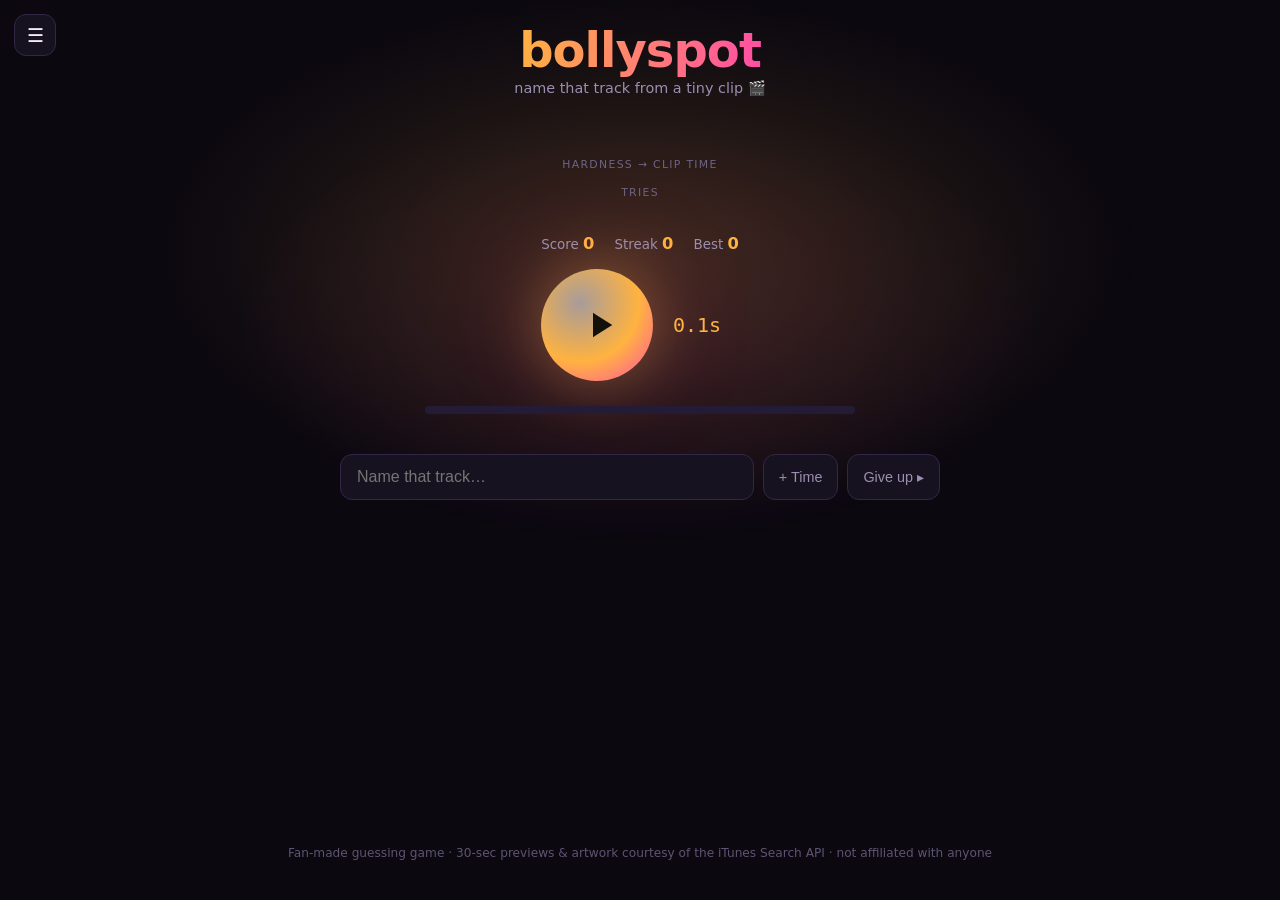
==== commit 6f90296a: "Moods, artist filter, teams, famous-only, sounds, modal reveal, mobile - Mood pills (Peppy/Sad, keyw" ====
--- a/index.template.html
+++ b/index.template.html
@@ -32,40 +32,59 @@
     color: var(--text);
     overflow-x: hidden;
   }
-  .stage { min-height: 100vh; display: flex; flex-direction: column; align-items: center; padding: 24px 16px 60px; position: relative; }
+  .stage { min-height: 100vh; display: flex; flex-direction: column; align-items: center; padding: 20px 14px 40px; position: relative; }
   .spotlight {
     position: fixed; inset: 0; pointer-events: none; z-index: 0;
     background:
-      radial-gradient(ellipse 60% 45% at 50% 30%, rgba(var(--a1-rgb), .16), transparent 65%),
-      radial-gradient(ellipse 45% 35% at 50% 38%, rgba(var(--a2-rgb), .10), transparent 70%);
-  }
-  .wrap { position: relative; z-index: 1; width: 100%; max-width: 580px; display: flex; flex-direction: column; align-items: center; }
+      radial-gradient(ellipse 60% 45% at 50% 28%, rgba(var(--a1-rgb), .17), transparent 65%),
+      radial-gradient(ellipse 45% 35% at 50% 36%, rgba(var(--a2-rgb), .11), transparent 70%);
+  }
+  .wrap { position: relative; z-index: 1; width: 100%; max-width: 600px; display: flex; flex-direction: column; align-items: center; }
   h1.logo {
-    font-size: clamp(2.2rem, 7vw, 3.2rem); margin: 6px 0 2px; letter-spacing: -.02em;
+    font-size: clamp(2rem, 7vw, 3rem); margin: 2px 0 0; letter-spacing: -.02em;
     background: linear-gradient(100deg, var(--a1), var(--a2));
     -webkit-background-clip: text; background-clip: text; color: transparent; font-weight: 800;
   }
-  .tagline { color: var(--muted); margin: 0 0 18px; font-size: .95rem; }
-
-  .pills { display: flex; flex-wrap: wrap; gap: 8px; justify-content: center; margin-bottom: 10px; }
+  .tagline { color: var(--muted); margin: 2px 0 14px; font-size: .9rem; }
+
+  .pills { display: flex; flex-wrap: wrap; gap: 7px; justify-content: center; margin-bottom: 9px; }
   .pill {
     background: var(--pill); color: var(--muted); border: 1px solid var(--line);
-    padding: 7px 14px; border-radius: 999px; cursor: pointer; font-size: .85rem; transition: all .15s;
+    padding: 6px 13px; border-radius: 999px; cursor: pointer; font-size: .84rem; transition: all .15s;
+    user-select: none;
   }
   .pill:hover { color: var(--text); border-color: #4a3a68; }
   .pill.active { color: #14100a; font-weight: 700; border-color: transparent; }
   .pills.cat .pill.active { background: linear-gradient(100deg, var(--a1), var(--a2)); color: #fff; }
-  .pills.lang .pill.active { background: var(--text); }
+  .pills.lang .pill.active, .pills.mood .pill.active, .pills.fame .pill.active { background: var(--text); }
   .pills.era .pill.active { background: var(--a1); }
   .pills.diff .pill.active { background: var(--a2); color: #fff; }
-
-  .stats { display: flex; gap: 22px; color: var(--muted); font-size: .85rem; margin: 6px 0 0; }
-  .stats b { color: var(--a1); font-size: 1.05rem; }
-
-  .playzone { margin: 20px 0 6px; display: flex; flex-direction: column; align-items: center; width: 100%; }
-  .playrow { display: flex; align-items: center; gap: 22px; }
+  .pills.tries .pill.active { background: var(--a1); }
+  .rowlabel { font-size: .68rem; letter-spacing: .12em; text-transform: uppercase; color: #6d6384; margin: 2px 0 4px; }
+
+  .chipbar { display: flex; gap: 8px; flex-wrap: wrap; justify-content: center; margin-bottom: 8px; }
+  .chip {
+    background: var(--panel2); border: 1px solid var(--a1); color: var(--a1);
+    border-radius: 999px; padding: 5px 12px; font-size: .82rem; cursor: pointer;
+  }
+  .chip b { font-weight: 800; }
+
+  .teambar { display: flex; gap: 8px; flex-wrap: wrap; justify-content: center; margin: 4px 0 6px; }
+  .teamchip {
+    background: var(--panel); border: 1px solid var(--line); border-radius: 12px;
+    padding: 7px 14px; font-size: .88rem; color: var(--muted); cursor: pointer; transition: all .2s;
+  }
+  .teamchip b { color: var(--text); }
+  .teamchip .tscore { color: var(--a1); font-weight: 800; margin-left: 6px; }
+  .teamchip.turn { border-color: var(--a1); box-shadow: 0 0 18px rgba(var(--a1-rgb), .35); color: var(--text); }
+
+  .stats { display: flex; gap: 20px; color: var(--muted); font-size: .84rem; margin: 4px 0 0; }
+  .stats b { color: var(--a1); font-size: 1.02rem; }
+
+  .playzone { margin: 16px 0 4px; display: flex; flex-direction: column; align-items: center; width: 100%; }
+  .playrow { display: flex; align-items: center; gap: 20px; }
   .playbtn {
-    width: 120px; height: 120px; border-radius: 50%;
+    width: 112px; height: 112px; border-radius: 50%;
     background: radial-gradient(circle at 35% 30%, rgba(255,255,255,.55), var(--a1) 55%, var(--a2));
     border: none; cursor: pointer; display: grid; place-items: center;
     box-shadow: 0 0 60px rgba(var(--a1-rgb), .35), 0 0 120px rgba(var(--a2-rgb), .15);
@@ -73,28 +92,28 @@
   }
   .playbtn:hover { transform: scale(1.05); }
   .playbtn:active { transform: scale(.97); }
-  .playbtn svg { width: 44px; height: 44px; fill: #14100a; margin-left: 6px; }
+  .playbtn svg { width: 42px; height: 42px; fill: #14100a; margin-left: 6px; }
   .playbtn.playing svg { margin-left: 0; }
   .playbtn.pulse { animation: pulse 1.4s ease-out infinite; }
   @keyframes pulse {
     0% { box-shadow: 0 0 60px rgba(var(--a1-rgb), .35), 0 0 0 0 rgba(var(--a1-rgb), .45); }
     100% { box-shadow: 0 0 60px rgba(var(--a1-rgb), .35), 0 0 0 42px rgba(var(--a1-rgb), 0); }
   }
-  .sniplen { font-family: Consolas, monospace; font-size: 1.3rem; color: var(--a1); min-width: 70px; text-align: left; }
-
-  .timeline { width: 100%; max-width: 420px; margin-top: 18px; position: relative; height: 26px; }
+  .sniplen { font-family: Consolas, monospace; font-size: 1.25rem; color: var(--a1); min-width: 66px; text-align: left; }
+
+  .timeline { width: 100%; max-width: 430px; margin-top: 16px; position: relative; height: 26px; }
   .tl-bar { position: absolute; top: 9px; left: 0; right: 0; height: 8px; border-radius: 4px; background: var(--pill); overflow: hidden; }
   .tl-fill { height: 100%; width: 0%; border-radius: 4px; background: linear-gradient(90deg, var(--a1), var(--a2)); transition: width .25s; }
   .tl-cursor { position: absolute; top: 6px; width: 2px; height: 14px; background: #fff; opacity: 0; transition: opacity .2s; }
   .tl-tick { position: absolute; top: 9px; width: 2px; height: 8px; background: #4a3a68; }
   .tl-label { position: absolute; top: -8px; font-size: .68rem; color: var(--muted); transform: translateX(-50%); }
 
-  .attempts { display: flex; gap: 8px; margin-top: 12px; }
+  .attempts { display: flex; gap: 8px; margin-top: 11px; }
   .dot { width: 10px; height: 10px; border-radius: 50%; background: var(--line); }
   .dot.used { background: var(--red); }
   .dot.current { background: var(--a1); }
 
-  .controls { display: flex; gap: 10px; width: 100%; margin-top: 18px; }
+  .controls { display: flex; gap: 9px; width: 100%; margin-top: 16px; }
   .guessbox { position: relative; flex: 1; }
   .guessbox input {
     width: 100%; padding: 13px 16px; border-radius: 12px; background: var(--panel);
@@ -103,7 +122,7 @@
   .guessbox input:focus { border-color: var(--a1); }
   .btn {
     background: var(--panel); color: var(--muted); border: 1px solid var(--line);
-    border-radius: 12px; padding: 0 16px; cursor: pointer; font-size: .92rem;
+    border-radius: 12px; padding: 0 15px; cursor: pointer; font-size: .9rem;
     transition: all .15s; white-space: nowrap;
   }
   .btn:hover { color: var(--text); border-color: #4a3a68; }
@@ -111,7 +130,7 @@
   .suggest {
     position: absolute; left: 0; right: 0; bottom: calc(100% + 6px);
     background: var(--panel2); border: 1px solid var(--line); border-radius: 12px;
-    max-height: 260px; overflow-y: auto; display: none; z-index: 5;
+    max-height: 262px; overflow-y: auto; display: none; z-index: 5;
     box-shadow: 0 -8px 30px rgba(0,0,0,.5);
   }
   .suggest.open { display: block; }
@@ -120,56 +139,62 @@
   .sug small { color: var(--muted); display: block; }
   .sug:hover, .sug.sel { background: #2c2244; }
 
-  .msg { min-height: 24px; margin-top: 14px; font-size: .95rem; color: var(--muted); text-align: center; }
-
+  .msg { min-height: 22px; margin-top: 12px; font-size: .93rem; color: var(--muted); text-align: center; }
   .shake { animation: shake .35s; }
   @keyframes shake { 0%,100%{transform:translateX(0)} 25%{transform:translateX(-8px)} 75%{transform:translateX(8px)} }
 
-  /* toasts */
-  .toasts { position: fixed; top: 18px; left: 50%; transform: translateX(-50%); z-index: 50; display: flex; flex-direction: column; gap: 8px; align-items: center; pointer-events: none; }
+  /* toasts — above everything */
+  .toasts { position: fixed; top: 16px; left: 50%; transform: translateX(-50%); z-index: 90; display: flex; flex-direction: column; gap: 8px; align-items: center; pointer-events: none; width: max-content; max-width: 92vw; }
   .toast {
-    padding: 12px 22px; border-radius: 14px; font-weight: 700; font-size: 1rem;
-    background: var(--panel2); border: 1px solid var(--line); color: var(--text);
-    box-shadow: 0 10px 40px rgba(0,0,0,.6); animation: toastin .25s cubic-bezier(.2,1.4,.4,1);
-    display: flex; align-items: center; gap: 10px;
+    padding: 14px 26px; border-radius: 16px; font-weight: 800; font-size: 1.08rem;
+    background: var(--panel2); border: 2px solid var(--line); color: var(--text);
+    box-shadow: 0 12px 44px rgba(0,0,0,.65); animation: toastin .3s cubic-bezier(.2,1.4,.4,1);
+    text-align: center;
   }
   .toast.out { animation: toastout .3s forwards; }
-  .toast.good { border-color: var(--green); color: var(--green); background: #10271c; }
-  .toast.bad { border-color: var(--red); color: var(--red); background: #2b131c; }
-  @keyframes toastin { from { transform: translateY(-30px) scale(.85); opacity: 0; } }
-  @keyframes toastout { to { transform: translateY(-20px); opacity: 0; } }
-
+  .toast.good { border-color: var(--green); color: var(--green); background: #0f2b1d; }
+  .toast.bad { border-color: var(--red); color: var(--red); background: #2f1420; }
+  @keyframes toastin { from { transform: translateY(-34px) scale(.8); opacity: 0; } }
+  @keyframes toastout { to { transform: translateY(-22px); opacity: 0; } }
+
+  /* reveal — centered modal, no scrolling needed */
+  .rscrim { position: fixed; inset: 0; z-index: 60; background: rgba(5,3,10,.72); backdrop-filter: blur(3px); display: none; }
+  .rscrim.open { display: block; animation: fadein .2s; }
+  @keyframes fadein { from { opacity: 0; } }
   .reveal {
-    display: none; width: 100%; margin-top: 20px; background: var(--panel);
-    border: 1px solid var(--line); border-radius: 18px; padding: 20px; text-align: center;
+    position: fixed; z-index: 61; top: 50%; left: 50%; transform: translate(-50%,-50%);
+    width: min(420px, 92vw); display: none;
+    background: var(--panel); border: 1px solid var(--line); border-radius: 20px;
+    padding: 22px; text-align: center; box-shadow: 0 30px 80px rgba(0,0,0,.7);
   }
   .reveal.open { display: block; animation: pop .3s; }
-  @keyframes pop { from { transform: scale(.92); opacity: 0; } }
-  .reveal img { width: 130px; height: 130px; border-radius: 12px; object-fit: cover; box-shadow: 0 8px 30px rgba(0,0,0,.5); }
-  .reveal .rtitle { font-size: 1.25rem; font-weight: 700; margin: 12px 0 2px; }
+  @keyframes pop { from { transform: translate(-50%,-50%) scale(.9); opacity: 0; } }
+  .reveal img { width: 132px; height: 132px; border-radius: 14px; object-fit: cover; box-shadow: 0 8px 30px rgba(0,0,0,.5); }
+  .reveal .rtitle { font-size: 1.3rem; font-weight: 800; margin: 12px 0 2px; }
   .reveal .rmeta { color: var(--muted); font-size: .92rem; }
-  .reveal .verdict { font-weight: 800; font-size: .95rem; letter-spacing: .08em; text-transform: uppercase; margin-bottom: 8px; }
+  .reveal .verdict { font-weight: 800; font-size: 1rem; letter-spacing: .08em; text-transform: uppercase; margin-bottom: 10px; }
   .reveal .verdict.good { color: var(--green); }
   .reveal .verdict.bad { color: var(--red); }
-  .reveal .actions { display: flex; gap: 10px; justify-content: center; margin-top: 16px; }
-  .btn.primary { background: linear-gradient(100deg, var(--a1), var(--a2)); color: #fff; font-weight: 700; border: none; padding: 12px 22px; }
+  .reveal .actions { display: flex; gap: 10px; justify-content: center; margin-top: 18px; }
+  .btn.primary { background: linear-gradient(100deg, var(--a1), var(--a2)); color: #fff; font-weight: 700; border: none; padding: 13px 24px; font-size: 1rem; }
   .btn.primary:hover { filter: brightness(1.15); color: #fff; }
+  .reveal .btn { padding: 13px 16px; }
 
   /* menu */
   .menubtn {
-    position: fixed; top: 16px; left: 16px; z-index: 40;
+    position: fixed; top: 14px; left: 14px; z-index: 70;
     width: 42px; height: 42px; border-radius: 12px; background: var(--panel);
     border: 1px solid var(--line); color: var(--text); cursor: pointer; font-size: 1.2rem;
   }
   .drawer {
-    position: fixed; top: 0; left: 0; bottom: 0; width: 290px; z-index: 45;
+    position: fixed; top: 0; left: 0; bottom: 0; width: min(310px, 86vw); z-index: 75;
     background: var(--panel2); border-right: 1px solid var(--line);
-    transform: translateX(-100%); transition: transform .25s; padding: 20px;
+    transform: translateX(-100%); transition: transform .25s; padding: 18px;
     overflow-y: auto;
   }
   .drawer.open { transform: translateX(0); }
-  .drawer h3 { margin: 18px 0 10px; font-size: .8rem; text-transform: uppercase; letter-spacing: .1em; color: var(--muted); }
-  .drawer h3:first-of-type { margin-top: 8px; }
+  .drawer h3 { margin: 16px 0 8px; font-size: .78rem; text-transform: uppercase; letter-spacing: .1em; color: var(--muted); }
+  .drawer h3:first-of-type { margin-top: 6px; }
   .swatches { display: flex; gap: 10px; }
   .swatch { width: 34px; height: 34px; border-radius: 50%; cursor: pointer; border: 2px solid transparent; }
   .swatch.active { border-color: #fff; }
@@ -177,19 +202,35 @@
   .sw-green { background: linear-gradient(120deg, #3ddc84, #1db954); }
   .sw-blue { background: linear-gradient(120deg, #4dc3ff, #7a5cff); }
   .sw-pink { background: linear-gradient(120deg, #ff4da6, #ff8a5c); }
-  .drawer label.row { display: flex; align-items: center; justify-content: space-between; padding: 8px 0; font-size: .92rem; color: var(--text); cursor: pointer; }
-  .drawer input[type="range"] { width: 130px; accent-color: var(--a1); }
+  .drawer label.row { display: flex; align-items: center; justify-content: space-between; padding: 7px 0; font-size: .92rem; color: var(--text); cursor: pointer; gap: 10px; }
+  .drawer input[type="range"] { width: 120px; accent-color: var(--a1); }
   .drawer input[type="checkbox"] { accent-color: var(--a1); width: 18px; height: 18px; }
+  .drawer input[type="text"] {
+    width: 100%; padding: 10px 12px; border-radius: 10px; background: var(--panel);
+    color: var(--text); border: 1px solid var(--line); font-size: .92rem; outline: none;
+  }
   .drawer .btn { width: 100%; padding: 10px; margin-top: 6px; }
-  .scrim { position: fixed; inset: 0; z-index: 44; background: rgba(0,0,0,.5); display: none; }
+  .drawer .minipills { display: flex; gap: 6px; flex-wrap: wrap; }
+  .drawer .minipills .pill { padding: 6px 12px; }
+  .drawer .minipills .pill.active { background: var(--a1); }
+  .scrim { position: fixed; inset: 0; z-index: 72; background: rgba(0,0,0,.5); display: none; }
   .scrim.open { display: block; }
-  .drawer .count { color: var(--muted); font-size: .8rem; margin-top: 14px; }
-
-  footer { position: relative; z-index: 1; margin-top: auto; padding-top: 30px; color: #5d5472; font-size: .78rem; text-align: center; }
-  @media (max-width: 500px) {
+  .drawer .count { color: var(--muted); font-size: .78rem; margin-top: 14px; line-height: 1.5; }
+
+  footer { position: relative; z-index: 1; margin-top: auto; padding-top: 26px; color: #5d5472; font-size: .76rem; text-align: center; }
+
+  @media (max-width: 520px) {
+    .stage { padding: 14px 10px 30px; }
     .controls { flex-direction: column; }
-    .btn { padding: 12px; }
+    .controls .btn { padding: 13px; }
+    .playbtn { width: 96px; height: 96px; }
+    .playbtn svg { width: 36px; height: 36px; }
+    .pill { padding: 6px 11px; font-size: .8rem; }
     .playrow { gap: 14px; }
+    .stats { gap: 14px; }
+    .reveal .actions { flex-direction: column; }
+    .menubtn { top: 10px; left: 10px; }
+    h1.logo { margin-top: 34px; }
   }
 </style>
 </head>
@@ -197,6 +238,12 @@
 <button class="menubtn" id="menuBtn" title="Options">☰</button>
 <div class="scrim" id="scrim"></div>
 <div class="drawer" id="drawer">
+  <h3>Teams (pass &amp; play)</h3>
+  <div class="minipills" id="teamPills"></div>
+  <h3>Artist filter</h3>
+  <input type="text" id="artistInput" list="artistList" placeholder="Type an artist…">
+  <datalist id="artistList"></datalist>
+  <button class="btn" id="artistClear">Clear artist</button>
   <h3>Spotlight</h3>
   <div class="swatches" id="swatches">
     <div class="swatch sw-gold active" data-spot="gold" title="Gold"></div>
@@ -206,6 +253,7 @@
   </div>
   <h3>Gameplay</h3>
   <label class="row">From the start <input type="checkbox" id="fromStart"></label>
+  <label class="row">Sound effects <input type="checkbox" id="sfx" checked></label>
   <label class="row">Volume <input type="range" id="volume" min="0" max="100" value="90"></label>
   <h3>Danger zone</h3>
   <button class="btn warn" id="resetStats">Reset score &amp; stats</button>
@@ -221,8 +269,16 @@
 
     <div class="pills cat" id="catPills"></div>
     <div class="pills lang" id="langPills"></div>
+    <div class="pills mood" id="moodPills"></div>
     <div class="pills era" id="eraPills"></div>
+    <div class="pills fame" id="famePills"></div>
+    <div class="rowlabel">Hardness → clip time</div>
     <div class="pills diff" id="diffPills"></div>
+    <div class="rowlabel">Tries</div>
+    <div class="pills tries" id="triesPills"></div>
+
+    <div class="chipbar" id="chipbar"></div>
+    <div class="teambar" id="teambar"></div>
 
     <div class="stats">
       <span>Score <b id="score">0</b></span>
@@ -249,23 +305,25 @@
         <div class="suggest" id="suggest"></div>
         <input id="guess" type="text" placeholder="Name that track…" autocomplete="off" spellcheck="false">
       </div>
-      <button class="btn" id="moreBtn" title="Doubles the clip, costs an attempt">+ Time</button>
+      <button class="btn" id="moreBtn" title="Doubles the clip, costs a try">+ Time</button>
       <button class="btn warn" id="skipBtn">Give up ▸</button>
     </div>
 
     <div class="msg" id="msg"></div>
-
-    <div class="reveal" id="reveal">
-      <div class="verdict" id="verdict"></div>
-      <img id="rArt" alt="album art">
-      <div class="rtitle" id="rTitle"></div>
-      <div class="rmeta" id="rMeta"></div>
-      <div class="actions">
-        <button class="btn" id="fullBtn">▶ Play preview</button>
-        <button class="btn primary" id="nextBtn">Next song ⟶</button>
-      </div>
+  </div>
+
+  <div class="rscrim" id="rscrim"></div>
+  <div class="reveal" id="reveal">
+    <div class="verdict" id="verdict"></div>
+    <img id="rArt" alt="album art">
+    <div class="rtitle" id="rTitle"></div>
+    <div class="rmeta" id="rMeta"></div>
+    <div class="actions">
+      <button class="btn" id="fullBtn">▶ Play preview</button>
+      <button class="btn primary" id="nextBtn">Next song ⟶</button>
     </div>
   </div>
+
   <footer>Fan-made guessing game · 30-sec previews &amp; artwork courtesy of the iTunes Search API · not affiliated with anyone</footer>
 </div>
 
@@ -278,11 +336,17 @@
   { id: 'both', label: 'All songs', test: () => true },
   { id: 'b', label: '🎬 Bollywood', test: s => s.c === 'b' },
   { id: 'h', label: '🎸 Hollywood', test: s => s.c === 'h' },
+  { id: 'i', label: '🎤 Indie', test: s => s.c === 'i' },
 ];
 const LANGS = [
   { id: 'any', label: 'Any language', test: () => true },
   { id: 'hi', label: 'हिंदी Hindi', test: s => s.l === 'hi' },
   { id: 'en', label: 'English', test: s => s.l === 'en' },
+];
+const MOODS = [
+  { id: 'any', label: 'Any mood', test: () => true },
+  { id: 'p', label: '⚡ Peppy', test: s => s.mood === 'p' },
+  { id: 's', label: '💔 Sad', test: s => s.mood === 's' },
 ];
 const ERAS = [
   { id: 'any', label: 'Any era', test: () => true },
@@ -292,6 +356,10 @@
   { id: '2010s', label: '2010s', test: y => y >= 2010 && y < 2020 },
   { id: '2020s', label: '2020s', test: y => y >= 2020 },
 ];
+const FAMES = [
+  { id: 'fam', label: '🔥 Famous hits', test: s => s.f === 1 },
+  { id: 'all', label: 'Include deep cuts', test: () => true },
+];
 const DIFFS = [
   { id: 'easy', label: 'Easy', len: 3.0, pts: 10 },
   { id: 'medium', label: 'Medium', len: 1.0, pts: 25 },
@@ -299,14 +367,17 @@
   { id: 'expert', label: 'Expert', len: 0.25, pts: 100 },
   { id: 'imp', label: 'Impossible', len: 0.1, pts: 250 },
 ];
-const MAX_TRIES = 5;
+const TRIES = [3, 4, 5, 6];
 const PREVIEW = 30;
 
-let cat = CATS[0], lang = LANGS[0], era = ERAS[0], diff = DIFFS[0];
+let cat = CATS[0], lang = LANGS[0], mood = MOODS[0], era = ERAS[0], fame = FAMES[0], diff = DIFFS[0];
+let maxTries = 5;
+let artistFilter = '';
+let teams = [], turn = 0;
 let current = null, offset = 0, tries = 0, roundOver = false;
 let score = 0, streak = 0, best = 0;
 let played = new Set();
-let prefs = { spot: 'gold', fromStart: false, volume: 90 };
+let prefs = { spot: 'gold', fromStart: false, volume: 90, sfx: true };
 
 try {
   const s = JSON.parse(localStorage.getItem('bollyspot') || '{}');
@@ -319,44 +390,143 @@
 audio.preload = 'auto';
 let stopTimer = null, cursorTimer = null;
 
+/* ---- text utils ---- */
 function norm(s) {
   return s.toLowerCase().normalize('NFD').replace(/[̀-ͯ]/g, '').replace(/[^a-z0-9]/g, '');
 }
-SONGS.forEach(s => { s.k = norm(s.t); s.search = norm(s.t + ' ' + (s.m || '') + ' ' + s.a); });
-
+function words(s) {
+  return s.toLowerCase().normalize('NFD').replace(/[̀-ͯ]/g, '').replace(/[^a-z0-9\s]/g, ' ').split(/\s+/).filter(Boolean);
+}
+function lev1(a, b) {
+  if (Math.abs(a.length - b.length) > 1) return false;
+  let i = 0, j = 0, edits = 0;
+  while (i < a.length && j < b.length) {
+    if (a[i] === b[j]) { i++; j++; continue; }
+    if (++edits > 1) return false;
+    if (a.length > b.length) i++;
+    else if (b.length > a.length) j++;
+    else { i++; j++; }
+  }
+  return edits + (a.length - i) + (b.length - j) <= 1;
+}
+
+/* ---- mood heuristic (keyword based, approximate) ---- */
+const SADW = ['sad','judaa','judai','judaai','bewafa','tanha','tanhai','akela','akele','alvida','dard','aansu','ansoo','aansoo','rona','royenge','gham','bichhad','bichad','yaad','intezaar','intezar','tadap','doori','dooriyan','khamoshi','adhura','adhoora','toota','tuta','bhula','bhoola','kyun','kyu','ashq','zakhm','sisak','beqarar','bekarar','bekhabar','majburi','majboori','viraan','tears','cry','crying','broken','hurt','alone','lonely','goodbye','sorry','miss you','without you','pain','scars','fix you','someone like you','let her go','stay with me','jealous','hello','when i was your man','all i want','skinny love','say something','hurts','too good at goodbyes','before you go','memories','ghost','fall apart','drivers license','traitor','happier','when the party'];
+const PEPW = ['party','dance','naach','nachle','nach','jhoom','jhume','jhumka','dhoom','balle','shava','desi','swag','gabru','badtameez','chashma','kudi','patola','bam bam','dhol','dhinka','zingaat','gallan','tunak','twist','shake','masti','mast','dham','halla','hungama','celebration','happy','tonight','feel good','groove','jump','dynamite','uptown funk','can’t stop','cant stop','shut up and dance','24k','levitating','don’t start now','dont start now','blinding lights','shape of you','cheap thrills','timber','firework','roar','shake it off','style','sorry not','gasolina','despacito','saturday','disco','rock and roll','footloose','dancing queen','stayin','september','celebrate'];
+function moodOf(s) {
+  const t = (s.t + ' ' + (s.m || '')).toLowerCase();
+  for (const w of PEPW) if (t.includes(w)) return 'p';
+  for (const w of SADW) if (t.includes(w)) return 's';
+  return 'n';
+}
+SONGS.forEach(s => {
+  s.k = norm(s.t);
+  s.search = norm(s.t + ' ' + (s.m || '') + ' ' + s.a);
+  s.tw = words(s.t);
+  s.ow = words((s.m || '') + ' ' + s.a);
+  s.mood = moodOf(s);
+});
+
+/* ---- artist index ---- */
+const artistCount = {};
+SONGS.forEach(s => s.a.split(/,|&|feat\.?/i).forEach(a => {
+  a = a.trim(); if (a.length > 2) artistCount[a] = (artistCount[a] || 0) + 1;
+}));
+const topArtists = Object.entries(artistCount).filter(x => x[1] >= 8).sort((a, b) => b[1] - a[1]).map(x => x[0]);
+$('artistList').innerHTML = topArtists.slice(0, 400).map(a => `<option value="${a.replace(/"/g, '&quot;')}">`).join('');
+
+/* ---- pool with progressive relaxation ---- */
+function baseFilters(s) { return cat.test(s) && lang.test(s); }
+function artistTest(s) { return !artistFilter || s.a.toLowerCase().includes(artistFilter.toLowerCase()); }
 function pool() {
-  const p = SONGS.filter(s => cat.test(s) && lang.test(s) && era.test(s.y));
-  return p.length ? p : SONGS;
+  const tiers = [
+    s => baseFilters(s) && era.test(s.y) && mood.test(s) && fame.test(s) && artistTest(s),
+    s => baseFilters(s) && era.test(s.y) && mood.test(s) && artistTest(s),
+    s => baseFilters(s) && era.test(s.y) && artistTest(s),
+    s => baseFilters(s) && artistTest(s),
+    s => baseFilters(s),
+    () => true,
+  ];
+  for (const t of tiers) {
+    const p = SONGS.filter(t);
+    if (p.length >= 5) return p;
+  }
+  return SONGS;
 }
 function snipSecs() { return Math.min(12, diff.len * Math.pow(2, tries)); }
 function fmt(v) { return (+v.toFixed(2)) + 's'; }
 
+/* ---- sound effects (WebAudio, no assets) ---- */
+let actx = null;
+function sfx(kind) {
+  if (!prefs.sfx) return;
+  try {
+    actx = actx || new (window.AudioContext || window.webkitAudioContext)();
+    if (actx.state === 'suspended') actx.resume();
+    const vol = Math.max(.02, prefs.volume / 100 * .5);
+    const t0 = actx.currentTime;
+    function tone(freq, start, dur, type, v) {
+      const o = actx.createOscillator(), g = actx.createGain();
+      o.type = type; o.frequency.value = freq;
+      g.gain.setValueAtTime(0, t0 + start);
+      g.gain.linearRampToValueAtTime(v, t0 + start + .015);
+      g.gain.exponentialRampToValueAtTime(.001, t0 + start + dur);
+      o.connect(g); g.connect(actx.destination);
+      o.start(t0 + start); o.stop(t0 + start + dur + .05);
+    }
+    if (kind === 'good') { tone(659, 0, .18, 'sine', vol); tone(784, .11, .18, 'sine', vol); tone(1047, .22, .3, 'sine', vol); }
+    else if (kind === 'bad') { tone(196, 0, .3, 'sawtooth', vol * .8); tone(147, .12, .35, 'sawtooth', vol * .8); }
+    else { tone(523, 0, .1, 'triangle', vol * .7); }
+  } catch (e) {}
+}
+
+/* ---- persistence / rendering ---- */
 function save() {
   try { localStorage.setItem('bollyspot', JSON.stringify({ score, streak, best, prefs })); } catch (e) {}
 }
 function renderStats() {
   $('score').textContent = score; $('streak').textContent = streak; $('best').textContent = best;
 }
-function pillRow(elId, items, active, key) {
+function pillRow(elId, items, active, key, labelFn) {
   $(elId).innerHTML = items.map(x =>
-    `<button class="pill ${x === active ? 'active' : ''}" data-${key}="${x.id}">${x.label}</button>`).join('');
+    `<button class="pill ${x === active ? 'active' : ''}" data-${key}="${typeof x === 'object' ? x.id : x}">${labelFn ? labelFn(x) : x.label}</button>`).join('');
 }
 function renderPills() {
   pillRow('catPills', CATS, cat, 'cat');
   pillRow('langPills', LANGS, lang, 'lang');
+  pillRow('moodPills', MOODS, mood, 'mood');
   pillRow('eraPills', ERAS, era, 'era');
+  pillRow('famePills', FAMES, fame, 'fame');
   pillRow('diffPills', DIFFS, diff, 'diff');
+  pillRow('triesPills', TRIES, maxTries, 'tries', x => x + ' tries');
+}
+function renderChips() {
+  $('chipbar').innerHTML = artistFilter
+    ? `<div class="chip" id="artistChip">🎙 <b>${artistFilter}</b> ✕</div>` : '';
+  const c = $('artistChip');
+  if (c) c.onclick = () => { artistFilter = ''; $('artistInput').value = ''; renderChips(); newRound(); };
+}
+function renderTeams() {
+  $('teambar').innerHTML = teams.map((t, i) =>
+    `<div class="teamchip ${i === turn ? 'turn' : ''}" data-team="${i}" title="Click to rename">${i === turn ? '▶ ' : ''}<b>${t.name}</b><span class="tscore">${t.score}</span></div>`).join('');
+  document.querySelectorAll('.teamchip').forEach(el => {
+    el.onclick = () => {
+      const i = +el.dataset.team;
+      const name = prompt('Team name:', teams[i].name);
+      if (name && name.trim()) { teams[i].name = name.trim().slice(0, 14); renderTeams(); }
+    };
+  });
+  pillRow('teamPills', [0, 2, 3, 4], teams.length || 0, 'teams', x => x === 0 ? 'Off' : x + ' teams');
 }
 function renderTimeline() {
   const len = snipSecs();
   $('tlFill').style.width = (len / PREVIEW * 100) + '%';
   const tl = $('timeline');
   tl.querySelectorAll('.tl-tick, .tl-label').forEach(el => el.remove());
-  for (let i = tries + 1; i < MAX_TRIES; i++) {
+  for (let i = tries + 1; i < maxTries; i++) {
     const l = Math.min(12, diff.len * Math.pow(2, i));
-    const x = l / PREVIEW * 100;
     const tick = document.createElement('div');
-    tick.className = 'tl-tick'; tick.style.left = x + '%';
+    tick.className = 'tl-tick'; tick.style.left = (l / PREVIEW * 100) + '%';
     tl.appendChild(tick);
   }
   const lab = document.createElement('div');
@@ -366,7 +536,7 @@
 }
 function renderRound() {
   $('snipLen').textContent = fmt(snipSecs());
-  $('attempts').innerHTML = Array.from({ length: MAX_TRIES }, (_, i) =>
+  $('attempts').innerHTML = Array.from({ length: maxTries }, (_, i) =>
     `<div class="dot ${i < tries ? 'used' : i === tries ? 'current' : ''}"></div>`).join('');
   renderTimeline();
 }
@@ -376,8 +546,8 @@
   t.className = 'toast ' + (kind || '');
   t.textContent = text;
   $('toasts').appendChild(t);
-  setTimeout(() => t.classList.add('out'), 1900);
-  setTimeout(() => t.remove(), 2250);
+  setTimeout(() => t.classList.add('out'), 2300);
+  setTimeout(() => t.remove(), 2650);
 }
 
 function newRound() {
@@ -391,12 +561,16 @@
   offset = prefs.fromStart ? 0 : Math.random() * (PREVIEW - 13);
   audio.src = current.p;
   $('reveal').classList.remove('open');
+  $('rscrim').classList.remove('open');
   $('controls').style.display = '';
   $('guess').value = '';
-  $('msg').textContent = 'Hit play, then name that track';
+  $('msg').textContent = teams.length
+    ? `${teams[turn].name} — hit play and name that track`
+    : 'Hit play, then name that track';
   $('playBtn').classList.add('pulse');
   closeSuggest();
   renderRound();
+  renderTeams();
 }
 
 function stopAudio() {
@@ -439,7 +613,8 @@
 
 function useTry(reason, kind) {
   tries++;
-  if (tries >= MAX_TRIES) { endRound(false); return; }
+  if (kind === 'bad') sfx('bad'); else sfx('hint');
+  if (tries >= maxTries) { endRound(false); return; }
   renderRound();
   toast(reason + ' — clip is now ' + fmt(snipSecs()), kind);
   $('controls').classList.add('shake');
@@ -463,33 +638,64 @@
   closeSuggest();
   let gained = 0;
   if (won) {
-    gained = Math.max(5, Math.round(diff.pts * (1 - tries * 0.15)));
+    gained = Math.max(5, Math.round(diff.pts * (1 - (tries / maxTries) * 0.6)));
     score += gained; streak++;
     if (streak > best) best = streak;
-    toast(`✅ Correct! +${gained} pts`, 'good');
+    if (teams.length) teams[turn].score += gained;
+    sfx('good');
+    toast(`✅ Correct! +${gained} pts${teams.length ? ' for ' + teams[turn].name : ''}`, 'good');
   } else {
     streak = 0;
-    toast('❌ Out of luck — it was “' + current.t + '”', 'bad');
-  }
-  save(); renderStats();
-  $('controls').style.display = 'none';
-  $('msg').textContent = '';
+    sfx('bad');
+    toast('❌ Out of tries — it was “' + current.t + '”', 'bad');
+  }
+  save(); renderStats(); renderTeams();
+  if (teams.length) turn = (turn + 1) % teams.length;
   $('verdict').textContent = won ? `Correct! +${gained} pts` : 'It was…';
   $('verdict').className = 'verdict ' + (won ? 'good' : 'bad');
   $('rArt').src = current.art || '';
   $('rTitle').textContent = current.t;
   $('rMeta').textContent = (current.m ? current.m + ' · ' : '') + current.a + (current.y ? ' · ' + current.y : '');
+  $('rscrim').classList.add('open');
   $('reveal').classList.add('open');
-}
-
-/* ---- autocomplete ---- */
+  $('nextBtn').focus();
+}
+
+/* ---- smart autocomplete ---- */
 let sel = -1, sugItems = [];
 function closeSuggest() { $('suggest').classList.remove('open'); sel = -1; sugItems = []; }
+function matchScore(s, qtoks) {
+  let score = 0;
+  for (const qt of qtoks) {
+    if (s.tw.some(w => w.startsWith(qt))) { score += 0; }
+    else if (s.ow.some(w => w.startsWith(qt))) { score += 2; }
+    else if (s.search.includes(qt)) { score += 4; }
+    else return null;
+  }
+  if (s.tw.length && s.tw[0].startsWith(qtoks[0])) score -= 1;
+  return score;
+}
 function updateSuggest() {
-  const q = norm($('guess').value);
+  const raw = $('guess').value;
+  const q = norm(raw);
   if (q.length < 2) { closeSuggest(); return; }
+  const qtoks = words(raw);
   const inScope = SONGS.filter(s => cat.test(s) && lang.test(s));
-  sugItems = inScope.filter(s => s.search.includes(q)).slice(0, 8);
+  let scored = [];
+  for (const s of inScope) {
+    const sc = matchScore(s, qtoks);
+    if (sc !== null) scored.push([sc, s]);
+  }
+  if (!scored.length) {
+    for (const s of inScope) {
+      if (qtoks.every(qt => qt.length >= 4
+          ? s.tw.some(w => w.startsWith(qt) || lev1(qt, w.slice(0, qt.length)))
+          : s.tw.some(w => w.startsWith(qt)) || s.ow.some(w => w.startsWith(qt))))
+        scored.push([6, s]);
+    }
+  }
+  scored.sort((a, b) => a[0] - b[0] || a[1].t.length - b[1].t.length);
+  sugItems = scored.slice(0, 8).map(x => x[1]);
   if (!sugItems.length) { closeSuggest(); return; }
   $('suggest').innerHTML = sugItems.map((s, i) =>
     `<div class="sug" data-i="${i}">${s.t}<small>${s.m ? s.m + ' · ' : ''}${s.a}</small></div>`).join('');
@@ -497,12 +703,13 @@
   sel = -1;
 }
 
-/* ---- prefs / menu ---- */
+/* ---- prefs / drawer ---- */
 function applyPrefs() {
   document.body.dataset.spot = prefs.spot;
   document.querySelectorAll('.swatch').forEach(el =>
     el.classList.toggle('active', el.dataset.spot === prefs.spot));
   $('fromStart').checked = prefs.fromStart;
+  $('sfx').checked = prefs.sfx;
   $('volume').value = prefs.volume;
 }
 $('menuBtn').onclick = () => { $('drawer').classList.toggle('open'); $('scrim').classList.toggle('open', $('drawer').classList.contains('open')); };
@@ -516,10 +723,34 @@
   prefs.fromStart = e.target.checked; save();
   if (!roundOver) offset = prefs.fromStart ? 0 : Math.random() * (PREVIEW - 13);
 };
+$('sfx').onchange = e => { prefs.sfx = e.target.checked; save(); if (prefs.sfx) sfx('good'); };
 $('volume').oninput = e => { prefs.volume = +e.target.value; audio.volume = prefs.volume / 100; save(); };
 $('resetStats').onclick = () => {
-  score = 0; streak = 0; best = 0; save(); renderStats();
+  score = 0; streak = 0; best = 0; teams.forEach(t => t.score = 0);
+  save(); renderStats(); renderTeams();
   toast('Stats reset', '');
+};
+$('artistInput').onchange = e => {
+  const v = e.target.value.trim();
+  if (!v) return;
+  artistFilter = v;
+  renderChips(); newRound();
+  toast('🎙 Playing only ' + v, '');
+};
+$('artistClear').onclick = () => {
+  artistFilter = ''; $('artistInput').value = ''; renderChips(); newRound();
+};
+$('teamPills').onclick = e => {
+  const b = e.target.closest('[data-teams]');
+  if (!b) return;
+  const n = +b.dataset.teams;
+  if (n === 0) { teams = []; turn = 0; }
+  else {
+    teams = Array.from({ length: n }, (_, i) => ({ name: 'Team ' + (i + 1), score: 0 }));
+    turn = 0;
+    toast('👥 ' + n + ' teams — pass the device each round!', '');
+  }
+  renderTeams(); newRound();
 };
 
 /* ---- events ---- */
@@ -553,9 +784,9 @@
   $(elId).onclick = e => {
     const b = e.target.closest(`[data-${key}]`);
     if (!b) return;
-    assign(items.find(x => x.id === b.dataset[key]));
+    assign(items.find ? items.find(x => x.id === b.dataset[key]) : +b.dataset[key]);
     renderPills();
-    if (key === 'diff') { if (!roundOver) { tries = Math.min(tries, MAX_TRIES - 1); renderRound(); } }
+    if (key === 'diff' || key === 'tries') { if (!roundOver) { tries = Math.min(tries, maxTries - 1); renderRound(); } }
     else newRound();
   };
 }
@@ -567,18 +798,29 @@
   lang = v;
   if (!SONGS.some(s => cat.test(s) && lang.test(s))) { cat = CATS[0]; toast('Showing all catalogs', ''); }
 });
+pillHandler('moodPills', 'mood', MOODS, v => mood = v);
 pillHandler('eraPills', 'era', ERAS, v => era = v);
+pillHandler('famePills', 'fame', FAMES, v => fame = v);
 pillHandler('diffPills', 'diff', DIFFS, v => diff = v);
+$('triesPills').onclick = e => {
+  const b = e.target.closest('[data-tries]');
+  if (!b) return;
+  maxTries = +b.dataset.tries;
+  renderPills();
+  if (!roundOver) { tries = Math.min(tries, maxTries - 1); renderRound(); }
+};
 document.addEventListener('keydown', e => {
-  if (e.key === ' ' && document.activeElement !== $('guess')) {
+  if (e.key === ' ' && document.activeElement !== $('guess') && document.activeElement.tagName !== 'INPUT') {
     e.preventDefault();
     if (!roundOver) playSnippet();
   }
+  if (e.key === 'Enter' && roundOver && $('reveal').classList.contains('open')) newRound();
 });
 
-const nb = SONGS.filter(s => s.c === 'b').length, nh = SONGS.length - nb;
-$('catalogCount').textContent = `${SONGS.length} songs · ${nb} Bollywood · ${nh} Hollywood`;
-applyPrefs(); renderPills(); renderStats(); newRound();
+const nb = SONGS.filter(s => s.c === 'b').length, nh = SONGS.filter(s => s.c === 'h').length, ni = SONGS.filter(s => s.c === 'i').length;
+const nf = SONGS.filter(s => s.f === 1).length;
+$('catalogCount').textContent = `${SONGS.length} songs · ${nb} Bollywood · ${nh} Hollywood · ${ni} Indie · ${nf} famous hits`;
+applyPrefs(); renderPills(); renderChips(); renderTeams(); renderStats(); newRound();
 </script>
 </body>
 </html>
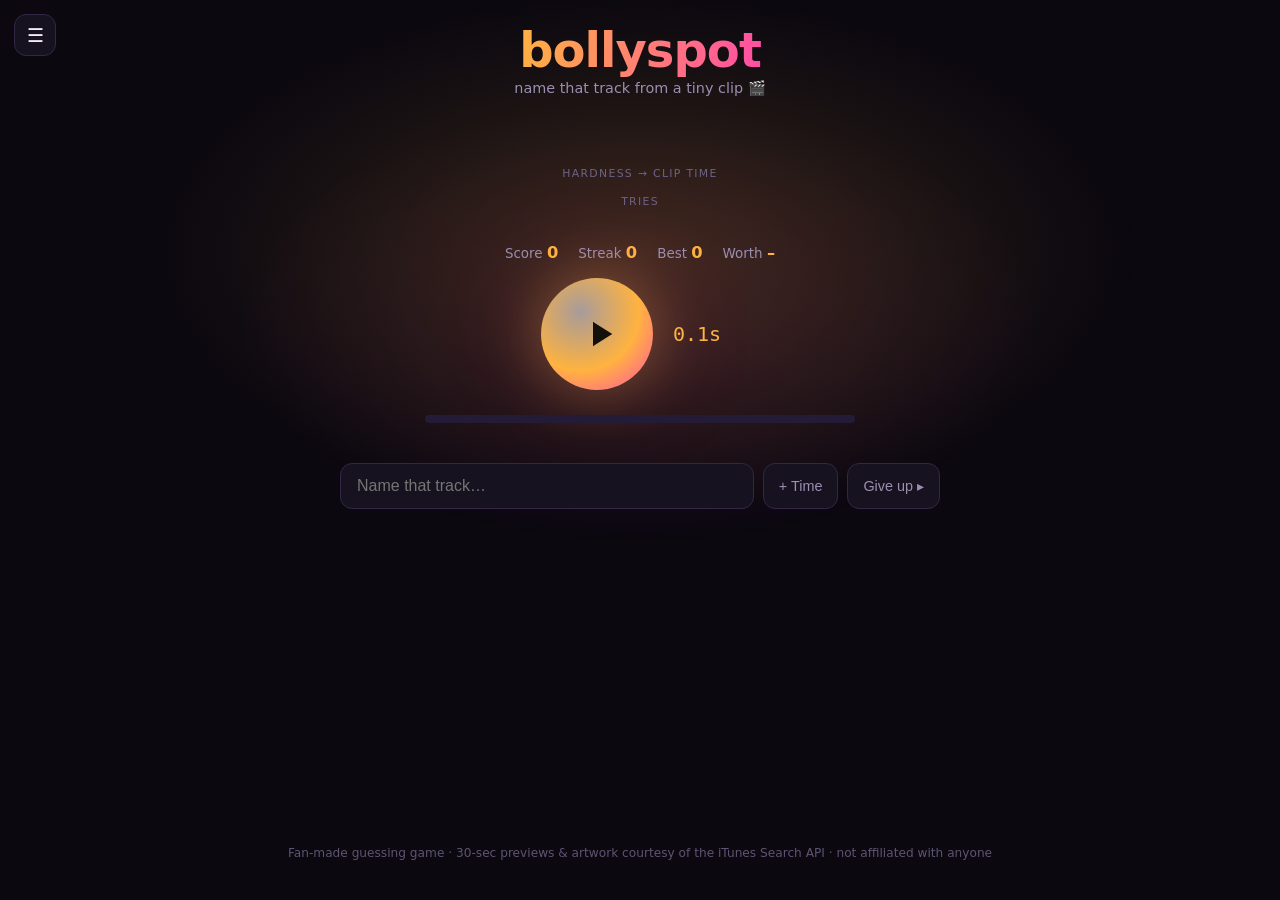
==== commit 1849e332: "Leaderboard, survival mode, team matches, pass, timer, better scoring - Leaderboard (top 25, localSt" ====
--- a/index.template.html
+++ b/index.template.html
@@ -60,6 +60,11 @@
   .pills.era .pill.active { background: var(--a1); }
   .pills.diff .pill.active { background: var(--a2); color: #fff; }
   .pills.tries .pill.active { background: var(--a1); }
+  .pills.mode .pill.active { background: linear-gradient(100deg, var(--red), var(--a2)); color: #fff; }
+  .lbrow { display: flex; justify-content: space-between; gap: 10px; padding: 8px 4px; border-bottom: 1px solid var(--pill); font-size: .92rem; }
+  .lbrow b { color: var(--a1); }
+  .lbrow .who { color: var(--text); }
+  .lbrow small { color: var(--muted); }
   .rowlabel { font-size: .68rem; letter-spacing: .12em; text-transform: uppercase; color: #6d6384; margin: 2px 0 4px; }
 
   .chipbar { display: flex; gap: 8px; flex-wrap: wrap; justify-content: center; margin-bottom: 8px; }
@@ -240,6 +245,15 @@
 <div class="drawer" id="drawer">
   <h3>Teams (pass &amp; play)</h3>
   <div class="minipills" id="teamPills"></div>
+  <h3>Rounds per team</h3>
+  <div class="minipills" id="roundPills"></div>
+  <h3>Guess timer</h3>
+  <div class="minipills" id="timerPills"></div>
+  <h3>Leaderboard</h3>
+  <button class="btn" id="lbBtn">🏆 View leaderboard</button>
+  <h3>My songs (Spotify / any list)</h3>
+  <button class="btn" id="importBtn">📥 Import my songs</button>
+  <button class="btn warn" id="clearMyBtn">Clear imported songs</button>
   <h3>Artist filter</h3>
   <input type="text" id="artistInput" list="artistList" placeholder="Type an artist…">
   <datalist id="artistList"></datalist>
@@ -272,7 +286,8 @@
     <div class="pills mood" id="moodPills"></div>
     <div class="pills era" id="eraPills"></div>
     <div class="pills fame" id="famePills"></div>
-    <div class="rowlabel">Hardness → clip time</div>
+    <div class="pills mode" id="modePills"></div>
+    <div class="rowlabel" data-frow>Hardness → clip time</div>
     <div class="pills diff" id="diffPills"></div>
     <div class="rowlabel">Tries</div>
     <div class="pills tries" id="triesPills"></div>
@@ -284,6 +299,8 @@
       <span>Score <b id="score">0</b></span>
       <span>Streak <b id="streak">0</b></span>
       <span>Best <b id="best">0</b></span>
+      <span>Worth <b id="worth">–</b></span>
+      <span id="timerWrap" style="display:none">⏱ <b id="timer">–</b></span>
     </div>
 
     <div class="playzone">
@@ -306,10 +323,48 @@
         <input id="guess" type="text" placeholder="Name that track…" autocomplete="off" spellcheck="false">
       </div>
       <button class="btn" id="moreBtn" title="Doubles the clip, costs a try">+ Time</button>
+      <button class="btn" id="passBtn" style="display:none" title="Hand this song to the next team">🤝 Pass</button>
       <button class="btn warn" id="skipBtn">Give up ▸</button>
     </div>
 
     <div class="msg" id="msg"></div>
+  </div>
+
+  <div class="rscrim" id="lscrim"></div>
+  <div class="reveal" id="lbModal">
+    <div class="rtitle" id="lbTitle">🏆 Leaderboard</div>
+    <div id="lbBody" style="text-align:left;max-height:46vh;overflow-y:auto;margin-top:10px"></div>
+    <div class="actions">
+      <button class="btn warn" id="lbClear">Clear</button>
+      <button class="btn primary" id="lbClose">Close</button>
+    </div>
+  </div>
+
+  <div class="rscrim" id="iscrim"></div>
+  <div class="reveal imp" id="importModal">
+    <div class="rtitle">📥 Import your songs</div>
+    <div class="rmeta" style="margin:8px 0 12px">
+      Paste songs below (one per line, <b>Song - Artist</b>) or drop a CSV export
+      of your Spotify library (e.g. from <b>exportify.net</b> — open it, pick your
+      Liked Songs playlist, download the CSV).
+    </div>
+    <textarea id="impText" placeholder="Kesariya - Arijit Singh&#10;Husn - Anuv Jain&#10;Blinding Lights - The Weeknd"
+      style="width:100%;height:110px;background:var(--panel2);color:var(--text);border:1px solid var(--line);border-radius:10px;padding:10px;font-size:.9rem;resize:vertical"></textarea>
+    <input type="file" id="impFile" accept=".csv,.txt" style="margin:10px 0;width:100%;color:var(--muted);font-size:.85rem">
+    <div class="rmeta" style="margin:6px 0 8px;border-top:1px solid var(--line);padding-top:10px">
+      <b>— or connect Spotify directly —</b><br>
+      Needs a free app from <b>developer.spotify.com/dashboard</b>: create an app,
+      add this page's URL as Redirect URI, paste its Client ID here (saved on this device).
+    </div>
+    <input type="text" id="spClientId" placeholder="Spotify Client ID"
+      style="width:100%;padding:10px 12px;border-radius:10px;background:var(--panel2);color:var(--text);border:1px solid var(--line);font-size:.9rem;outline:none">
+    <button class="btn" id="spConnect" style="width:100%;margin-top:8px;padding:11px">💚 Connect Spotify &amp; scan Liked Songs</button>
+    <div class="rmeta" id="impStatus" style="min-height:20px;margin-top:8px"></div>
+    <div class="tl-bar" style="position:relative;margin:8px 0"><div class="tl-fill" id="impProg" style="width:0%"></div></div>
+    <div class="actions">
+      <button class="btn" id="impCancel">Close</button>
+      <button class="btn primary" id="impStart">Scan &amp; match</button>
+    </div>
   </div>
 
   <div class="rscrim" id="rscrim"></div>
@@ -337,7 +392,13 @@
   { id: 'b', label: '🎬 Bollywood', test: s => s.c === 'b' },
   { id: 'h', label: '🎸 Hollywood', test: s => s.c === 'h' },
   { id: 'i', label: '🎤 Indie', test: s => s.c === 'i' },
+  { id: 'my', label: '💚 My songs', test: s => s.c === 'my' },
 ];
+
+/* ---- imported personal catalog ---- */
+let MY = [];
+try { MY = JSON.parse(localStorage.getItem('bollyspot_my') || '[]'); } catch (e) {}
+MY.forEach(s => SONGS.push(s));
 const LANGS = [
   { id: 'any', label: 'Any language', test: () => true },
   { id: 'hi', label: 'हिंदी Hindi', test: s => s.l === 'hi' },
@@ -368,12 +429,21 @@
   { id: 'imp', label: 'Impossible', len: 0.1, pts: 250 },
 ];
 const TRIES = [3, 4, 5, 6];
+const MODES = [
+  { id: 'classic', label: '🎮 Classic' },
+  { id: 'survival', label: '💀 Survival' },
+];
+const ROUNDOPTS = [3, 5, 10, 0];
+const TIMEROPTS = [0, 30, 60, 90];
 const PREVIEW = 30;
 
 let cat = CATS[0], lang = LANGS[0], mood = MOODS[0], era = ERAS[0], fame = FAMES[0], diff = DIFFS[0];
-let maxTries = 5;
+let maxTries = 5, mode = MODES[0], roundsPerTeam = 5, timerSetting = 0;
 let artistFilter = '';
-let teams = [], turn = 0;
+let teams = [], turn = 0, roundTeam = 0, teamRounds = [], passedTeams = new Set();
+let timerLeft = 0, timerInt = null;
+let LB = [];
+try { LB = JSON.parse(localStorage.getItem('bollyspot_lb') || '[]'); } catch (e) {}
 let current = null, offset = 0, tries = 0, roundOver = false;
 let score = 0, streak = 0, best = 0;
 let played = new Set();
@@ -439,6 +509,10 @@
 function baseFilters(s) { return cat.test(s) && lang.test(s); }
 function artistTest(s) { return !artistFilter || s.a.toLowerCase().includes(artistFilter.toLowerCase()); }
 function pool() {
+  if (artistFilter) {
+    const p = SONGS.filter(artistTest);
+    if (p.length) return p;
+  }
   const tiers = [
     s => baseFilters(s) && era.test(s.y) && mood.test(s) && fame.test(s) && artistTest(s),
     s => baseFilters(s) && era.test(s.y) && mood.test(s) && artistTest(s),
@@ -447,14 +521,31 @@
     s => baseFilters(s),
     () => true,
   ];
+  const minN = cat.id === 'my' ? 1 : 5;
   for (const t of tiers) {
     const p = SONGS.filter(t);
-    if (p.length >= 5) return p;
+    if (p.length >= minN) return p;
   }
   return SONGS;
 }
 function snipSecs() { return Math.min(12, diff.len * Math.pow(2, tries)); }
 function fmt(v) { return (+v.toFixed(2)) + 's'; }
+function potential() { return Math.max(5, Math.round(diff.pts * Math.pow(0.6, tries))); }
+function levDist(a, b, cap) {
+  if (Math.abs(a.length - b.length) > cap) return cap + 1;
+  let prev = Array.from({ length: b.length + 1 }, (_, j) => j);
+  for (let i = 1; i <= a.length; i++) {
+    const cur = [i];
+    let rowMin = i;
+    for (let j = 1; j <= b.length; j++) {
+      cur[j] = Math.min(prev[j] + 1, cur[j - 1] + 1, prev[j - 1] + (a[i - 1] === b[j - 1] ? 0 : 1));
+      if (cur[j] < rowMin) rowMin = cur[j];
+    }
+    if (rowMin > cap) return cap + 1;
+    prev = cur;
+  }
+  return prev[b.length];
+}
 
 /* ---- sound effects (WebAudio, no assets) ---- */
 let actx = null;
@@ -497,14 +588,20 @@
   pillRow('moodPills', MOODS, mood, 'mood');
   pillRow('eraPills', ERAS, era, 'era');
   pillRow('famePills', FAMES, fame, 'fame');
+  pillRow('modePills', MODES, mode, 'mode');
   pillRow('diffPills', DIFFS, diff, 'diff');
   pillRow('triesPills', TRIES, maxTries, 'tries', x => x + ' tries');
+  pillRow('roundPills', ROUNDOPTS, roundsPerTeam, 'rounds', x => x === 0 ? '∞' : x + '/team');
+  pillRow('timerPills', TIMEROPTS, timerSetting, 'timer', x => x === 0 ? 'Off' : x + 's');
+  // an artist pick narrows to one artist — hide the now-redundant filter rows
+  const hide = artistFilter ? 'none' : '';
+  ['catPills', 'langPills', 'moodPills', 'eraPills', 'famePills'].forEach(id => $(id).style.display = hide);
 }
 function renderChips() {
   $('chipbar').innerHTML = artistFilter
-    ? `<div class="chip" id="artistChip">🎙 <b>${artistFilter}</b> ✕</div>` : '';
+    ? `<div class="chip" id="artistChip">🎙 <b>${artistFilter}</b> — all filters off ✕</div>` : '';
   const c = $('artistChip');
-  if (c) c.onclick = () => { artistFilter = ''; $('artistInput').value = ''; renderChips(); newRound(); };
+  if (c) c.onclick = () => { artistFilter = ''; $('artistInput').value = ''; renderChips(); renderPills(); newRound(); };
 }
 function renderTeams() {
   $('teambar').innerHTML = teams.map((t, i) =>
@@ -538,8 +635,50 @@
   $('snipLen').textContent = fmt(snipSecs());
   $('attempts').innerHTML = Array.from({ length: maxTries }, (_, i) =>
     `<div class="dot ${i < tries ? 'used' : i === tries ? 'current' : ''}"></div>`).join('');
+  $('worth').textContent = potential();
+  $('passBtn').style.display = teams.length > 1 ? '' : 'none';
   renderTimeline();
 }
+
+/* ---- guess timer ---- */
+function stopTimerClock() { if (timerInt) { clearInterval(timerInt); timerInt = null; } $('timerWrap').style.display = 'none'; }
+function startTimerClock() {
+  if (!timerSetting || timerInt || roundOver) return;
+  timerLeft = timerSetting;
+  $('timerWrap').style.display = '';
+  $('timer').textContent = timerLeft + 's';
+  timerInt = setInterval(() => {
+    timerLeft--;
+    $('timer').textContent = Math.max(0, timerLeft) + 's';
+    $('timer').style.color = timerLeft <= 10 ? 'var(--red)' : '';
+    if (timerLeft <= 0) {
+      stopTimerClock();
+      toast('⏰ Time up!', 'bad');
+      endRound(false);
+    }
+  }, 1000);
+}
+
+/* ---- leaderboard ---- */
+function addLB(ty, name, val) {
+  LB.push({ ty, name, val, d: new Date().toISOString().slice(0, 10) });
+  LB.sort((a, b) => b.val - a.val);
+  LB = LB.slice(0, 25);
+  try { localStorage.setItem('bollyspot_lb', JSON.stringify(LB)); } catch (e) {}
+}
+const LBICON = { survival: '💀', team: '👥', solo: '🎮' };
+function openLB(title, extraHtml) {
+  $('lbTitle').textContent = title || '🏆 Leaderboard';
+  $('lbBody').innerHTML = (extraHtml || '') + (LB.length
+    ? LB.map((e, i) => `<div class="lbrow"><span>#${i + 1} ${LBICON[e.ty] || ''} <span class="who">${e.name}</span></span><span><b>${e.val}</b> <small>${e.ty === 'survival' ? 'streak' : 'pts'} · ${e.d}</small></span></div>`).join('')
+    : '<div class="lbrow"><span class="who">Nothing here yet — finish a survival run or a team match!</span></div>');
+  $('lscrim').classList.add('open'); $('lbModal').classList.add('open');
+}
+function closeLB() { $('lscrim').classList.remove('open'); $('lbModal').classList.remove('open'); }
+$('lbBtn').onclick = () => { $('drawer').classList.remove('open'); $('scrim').classList.remove('open'); openLB(); };
+$('lbClose').onclick = closeLB;
+$('lscrim').onclick = closeLB;
+$('lbClear').onclick = () => { LB = []; try { localStorage.removeItem('bollyspot_lb'); } catch (e) {} openLB(); };
 
 function toast(text, kind) {
   const t = document.createElement('div');
@@ -552,13 +691,17 @@
 
 function newRound() {
   stopAudio();
+  stopTimerClock();
   const p = pool();
   let candidates = p.filter(s => !played.has(s.p));
   if (!candidates.length) { played.clear(); candidates = p; }
   current = candidates[Math.floor(Math.random() * candidates.length)];
   played.add(current.p);
   tries = 0; roundOver = false;
-  offset = prefs.fromStart ? 0 : Math.random() * (PREVIEW - 13);
+  roundTeam = turn;
+  passedTeams = new Set();
+  // start a little into the preview: hooks (often the title line) sit at the very front
+  offset = prefs.fromStart ? 0 : 4 + Math.random() * (PREVIEW - 17);
   audio.src = current.p;
   $('reveal').classList.remove('open');
   $('rscrim').classList.remove('open');
@@ -591,6 +734,7 @@
   audio.currentTime = offset;
   audio.volume = prefs.volume / 100;
   audio.play().then(() => {
+    startTimerClock();
     setPlayingUI(true);
     const t0 = performance.now();
     $('tlCursor').style.opacity = 1;
@@ -623,34 +767,63 @@
 
 function submitGuess(song) {
   if (roundOver || !current) return;
-  const ok = song ? (song.k === current.k && song.c === current.c) : norm($('guess').value) === current.k;
+  let ok;
+  if (song) { ok = song.k === current.k && song.c === current.c; }
+  else {
+    // typed guess: forgive spelling — normalized match or small edit distance
+    const g = norm($('guess').value);
+    const cap = current.k.length >= 9 ? 2 : current.k.length >= 5 ? 1 : 0;
+    ok = g.length > 1 && (g === current.k || levDist(g, current.k, cap) <= cap);
+  }
   if (ok) { endRound(true); }
   else {
     $('guess').value = '';
     closeSuggest();
-    useTry('❌ Wrong', 'bad');
+    if (mode.id === 'survival') {
+      toast('💀 Wrong — run over!', 'bad');
+      endRound(false);
+      return;
+    }
+    const penalty = Math.max(2, Math.round(diff.pts * 0.1));
+    score = Math.max(0, score - penalty);
+    if (teams.length) teams[turn].score = Math.max(0, teams[turn].score - penalty);
+    renderStats(); renderTeams();
+    useTry(`❌ Wrong (−${penalty} pts)`, 'bad');
   }
 }
 
 function endRound(won) {
   roundOver = true;
   stopAudio();
+  stopTimerClock();
   closeSuggest();
   let gained = 0;
   if (won) {
-    gained = Math.max(5, Math.round(diff.pts * (1 - (tries / maxTries) * 0.6)));
+    gained = potential();
     score += gained; streak++;
     if (streak > best) best = streak;
     if (teams.length) teams[turn].score += gained;
     sfx('good');
     toast(`✅ Correct! +${gained} pts${teams.length ? ' for ' + teams[turn].name : ''}`, 'good');
   } else {
+    if (mode.id === 'survival' && streak > 0) {
+      addLB('survival', 'Survival run', streak);
+      toast(`💀 Run over — you survived ${streak} song${streak === 1 ? '' : 's'}`, 'bad');
+    } else {
+      toast('❌ Out of tries — it was “' + current.t + '”', 'bad');
+    }
     streak = 0;
     sfx('bad');
-    toast('❌ Out of tries — it was “' + current.t + '”', 'bad');
   }
   save(); renderStats(); renderTeams();
-  if (teams.length) turn = (turn + 1) % teams.length;
+  if (teams.length) {
+    if (teamRounds.length !== teams.length) teamRounds = teams.map(() => 0);
+    teamRounds[roundTeam]++;
+    turn = (roundTeam + 1) % teams.length;
+    if (roundsPerTeam > 0 && teamRounds.every(r => r >= roundsPerTeam)) {
+      setTimeout(matchOver, 600);
+    }
+  }
   $('verdict').textContent = won ? `Correct! +${gained} pts` : 'It was…';
   $('verdict').className = 'verdict ' + (won ? 'good' : 'bad');
   $('rArt').src = current.art || '';
@@ -734,23 +907,254 @@
   const v = e.target.value.trim();
   if (!v) return;
   artistFilter = v;
-  renderChips(); newRound();
-  toast('🎙 Playing only ' + v, '');
+  renderChips(); renderPills(); newRound();
+  toast('🎙 Only ' + v + ' — other filters off', '');
 };
 $('artistClear').onclick = () => {
-  artistFilter = ''; $('artistInput').value = ''; renderChips(); newRound();
+  artistFilter = ''; $('artistInput').value = ''; renderChips(); renderPills(); newRound();
 };
 $('teamPills').onclick = e => {
   const b = e.target.closest('[data-teams]');
   if (!b) return;
   const n = +b.dataset.teams;
-  if (n === 0) { teams = []; turn = 0; }
+  if (n === 0) { teams = []; turn = 0; teamRounds = []; }
   else {
+    if (mode.id === 'survival') { mode = MODES[0]; renderPills(); toast('Teams on — back to Classic mode', ''); }
     teams = Array.from({ length: n }, (_, i) => ({ name: 'Team ' + (i + 1), score: 0 }));
     turn = 0;
+    teamRounds = teams.map(() => 0);
     toast('👥 ' + n + ' teams — pass the device each round!', '');
   }
   renderTeams(); newRound();
+};
+
+/* ---- import my songs (Spotify export / pasted list) ---- */
+function precompute(s) {
+  s.k = norm(s.t);
+  s.search = norm(s.t + ' ' + (s.m || '') + ' ' + s.a);
+  s.tw = words(s.t);
+  s.ow = words((s.m || '') + ' ' + s.a);
+  s.mood = moodOf(s);
+}
+function parseCSV(text) {
+  const rows = [];
+  let row = [], cur = '', inQ = false;
+  for (let i = 0; i < text.length; i++) {
+    const ch = text[i];
+    if (inQ) {
+      if (ch === '"') { if (text[i + 1] === '"') { cur += '"'; i++; } else inQ = false; }
+      else cur += ch;
+    } else if (ch === '"') inQ = true;
+    else if (ch === ',') { row.push(cur); cur = ''; }
+    else if (ch === '\n' || ch === '\r') {
+      if (cur !== '' || row.length) { row.push(cur); rows.push(row); row = []; cur = ''; }
+    } else cur += ch;
+  }
+  if (cur !== '' || row.length) { row.push(cur); rows.push(row); }
+  return rows;
+}
+function extractTracks(text) {
+  const tracks = [];
+  if (text.includes(',') && /track|name|artist|title/i.test(text.split('\n')[0])) {
+    const rows = parseCSV(text);
+    const head = rows[0].map(h => h.toLowerCase());
+    let ti = head.findIndex(h => /track.?name|^name$|^title$|^song/.test(h));
+    let ai = head.findIndex(h => /artist/.test(h));
+    if (ti < 0) ti = 1;
+    if (ai < 0) ai = ti + 1;
+    for (const r of rows.slice(1)) {
+      if (r[ti] && r[ai]) tracks.push({ t: r[ti].trim(), a: r[ai].trim().split(/[,;]/)[0].trim() });
+    }
+  } else {
+    for (const line of text.split('\n')) {
+      const m = line.split(/\s+[-–—]\s+|\s+by\s+/i);
+      if (m.length >= 2 && m[0].trim()) tracks.push({ t: m[0].trim(), a: m[1].trim() });
+      else if (line.trim().length > 2) tracks.push({ t: line.trim(), a: '' });
+    }
+  }
+  return tracks.slice(0, 150);
+}
+let jsonpN = 0;
+function itunesJSONP(term, country) {
+  return new Promise(resolve => {
+    const cb = '__itcb' + (jsonpN++);
+    const sc = document.createElement('script');
+    const timer = setTimeout(() => { cleanup(); resolve(null); }, 8000);
+    function cleanup() { clearTimeout(timer); delete window[cb]; sc.remove(); }
+    window[cb] = data => { cleanup(); resolve(data); };
+    sc.src = 'https://itunes.apple.com/search?term=' + encodeURIComponent(term) +
+      '&country=' + country + '&media=music&entity=song&limit=5&callback=' + cb;
+    sc.onerror = () => { cleanup(); resolve(null); };
+    document.head.appendChild(sc);
+  });
+}
+async function matchTrack(tr) {
+  for (const country of ['IN', 'US']) {
+    const data = await itunesJSONP((tr.t + ' ' + tr.a).trim(), country);
+    if (!data || !data.results) continue;
+    const want = norm(tr.t);
+    for (const r of data.results) {
+      if (!r.previewUrl) continue;
+      const got = norm(r.trackName);
+      if (got.includes(want) || want.includes(got) || lev1(want, got)) {
+        const clean = r.trackName.replace(/\s*[\(\[](From|Original|feat|Feat)[^\)\]]*[\)\]]/g, '').trim();
+        return {
+          t: clean || r.trackName, a: r.artistName, m: '', y: r.releaseDate ? +r.releaseDate.slice(0, 4) : 0,
+          p: r.previewUrl, art: (r.artworkUrl100 || '').replace('100x100', '300x300'),
+          c: 'my', l: /Bollywood|Filmi|Indian|Punjabi|Sufi|Ghazal/i.test(r.primaryGenreName || '') ? 'hi' : 'en', f: 1
+        };
+      }
+    }
+  }
+  return null;
+}
+let importing = false;
+function openImport() {
+  $('iscrim').classList.add('open'); $('importModal').classList.add('open');
+  $('impStatus').textContent = MY.length ? MY.length + ' songs imported so far.' : '';
+}
+function closeImport() {
+  if (importing) return;
+  $('iscrim').classList.remove('open'); $('importModal').classList.remove('open');
+}
+$('importBtn').onclick = () => { $('drawer').classList.remove('open'); $('scrim').classList.remove('open'); openImport(); };
+$('impCancel').onclick = closeImport;
+$('iscrim').onclick = closeImport;
+$('impFile').onchange = e => {
+  const f = e.target.files[0];
+  if (!f) return;
+  const rd = new FileReader();
+  rd.onload = () => { $('impText').value = rd.result; $('impStatus').textContent = 'File loaded — hit Scan & match.'; };
+  rd.readAsText(f);
+};
+async function scanTracks(tracks) {
+  if (importing || !tracks.length) return;
+  importing = true;
+  $('impStart').textContent = 'Scanning…';
+  const have = new Set(MY.map(s => s.p));
+  let done = 0, matched = 0;
+  for (const tr of tracks) {
+    const hit = await matchTrack(tr);
+    done++;
+    if (hit && !have.has(hit.p)) {
+      have.add(hit.p);
+      precompute(hit);
+      MY.push(hit); SONGS.push(hit);
+      matched++;
+    }
+    $('impProg').style.width = (done / tracks.length * 100) + '%';
+    $('impStatus').textContent = `${done}/${tracks.length} scanned · ${matched} new matches`;
+    await new Promise(r => setTimeout(r, 250));
+  }
+  try { localStorage.setItem('bollyspot_my', JSON.stringify(MY)); } catch (e) {}
+  importing = false;
+  $('impStart').textContent = 'Scan & match';
+  $('impStatus').textContent = `Done — ${matched} new songs added (${MY.length} total in 💚 My songs).`;
+  toast(`💚 ${matched} songs added to My songs`, 'good');
+  renderCounts();
+}
+$('impStart').onclick = () => {
+  const tracks = extractTracks($('impText').value);
+  if (!tracks.length) { $('impStatus').textContent = 'Nothing to scan — paste songs or choose a CSV first.'; return; }
+  scanTracks(tracks);
+};
+
+/* ---- Spotify Connect (PKCE, optional: needs user-created Client ID) ---- */
+const SP_REDIRECT = location.origin + location.pathname;
+try { $('spClientId').value = localStorage.getItem('bollyspot_spid') || ''; } catch (e) {}
+function b64url(buf) {
+  return btoa(String.fromCharCode(...new Uint8Array(buf))).replace(/\+/g, '-').replace(/\//g, '_').replace(/=+$/, '');
+}
+$('spConnect').onclick = async () => {
+  const cid = $('spClientId').value.trim();
+  if (!cid) { $('impStatus').textContent = 'Paste your Spotify Client ID first (developer.spotify.com/dashboard).'; return; }
+  if (location.protocol === 'file:') { $('impStatus').textContent = 'Spotify login needs the app served over http(s), not opened as a file.'; return; }
+  try { localStorage.setItem('bollyspot_spid', cid); } catch (e) {}
+  const verifier = b64url(crypto.getRandomValues(new Uint8Array(48)));
+  const challenge = b64url(await crypto.subtle.digest('SHA-256', new TextEncoder().encode(verifier)));
+  try { sessionStorage.setItem('bollyspot_spv', verifier); } catch (e) {}
+  location.href = 'https://accounts.spotify.com/authorize?' + new URLSearchParams({
+    client_id: cid, response_type: 'code', redirect_uri: SP_REDIRECT,
+    scope: 'user-library-read', code_challenge_method: 'S256', code_challenge: challenge,
+  });
+};
+async function spotifyReturn() {
+  const code = new URLSearchParams(location.search).get('code');
+  if (!code) return;
+  history.replaceState({}, '', SP_REDIRECT);
+  let verifier = '', cid = '';
+  try { verifier = sessionStorage.getItem('bollyspot_spv') || ''; cid = localStorage.getItem('bollyspot_spid') || ''; } catch (e) {}
+  if (!verifier || !cid) return;
+  openImport();
+  $('impStatus').textContent = 'Connecting to Spotify…';
+  try {
+    const tok = await fetch('https://accounts.spotify.com/api/token', {
+      method: 'POST',
+      headers: { 'Content-Type': 'application/x-www-form-urlencoded' },
+      body: new URLSearchParams({
+        grant_type: 'authorization_code', code, redirect_uri: SP_REDIRECT,
+        client_id: cid, code_verifier: verifier,
+      }),
+    }).then(r => r.json());
+    if (!tok.access_token) { $('impStatus').textContent = 'Spotify login failed: ' + (tok.error_description || tok.error || 'no token'); return; }
+    $('impStatus').textContent = 'Reading your Liked Songs…';
+    const tracks = [];
+    let url = 'https://api.spotify.com/v1/me/tracks?limit=50';
+    while (url && tracks.length < 300) {
+      const page = await fetch(url, { headers: { Authorization: 'Bearer ' + tok.access_token } }).then(r => r.json());
+      if (!page.items) break;
+      for (const it of page.items) {
+        if (it.track) tracks.push({ t: it.track.name, a: (it.track.artists[0] || {}).name || '' });
+      }
+      url = page.next;
+    }
+    if (!tracks.length) { $('impStatus').textContent = 'No liked songs found on this account.'; return; }
+    $('impStatus').textContent = `Found ${tracks.length} liked songs — matching previews…`;
+    scanTracks(tracks);
+  } catch (e) {
+    $('impStatus').textContent = 'Spotify scan failed — ' + e.message;
+  }
+}
+spotifyReturn();
+$('clearMyBtn').onclick = () => {
+  MY = [];
+  try { localStorage.removeItem('bollyspot_my'); } catch (e) {}
+  for (let i = SONGS.length - 1; i >= 0; i--) if (SONGS[i].c === 'my') SONGS.splice(i, 1);
+  if (cat.id === 'my') cat = CATS[0];
+  renderPills(); renderCounts(); toast('Imported songs cleared', '');
+};
+
+/* ---- team match & pass ---- */
+function matchOver() {
+  const ranked = teams.map((t, i) => ({ ...t, i })).sort((a, b) => b.score - a.score);
+  const winner = ranked[0];
+  const tie = ranked.length > 1 && ranked[1].score === winner.score;
+  if (!tie) addLB('team', winner.name, winner.score);
+  sfx('good');
+  const standings = ranked.map((t, i) =>
+    `<div class="lbrow"><span class="who">${i === 0 && !tie ? '👑 ' : ''}${t.name}</span><b>${t.score} pts</b></div>`).join('');
+  openLB(tie ? '🤝 Match over — tie!' : `🏆 ${winner.name} wins!`,
+    standings + '<div class="lbrow"><small>Scores reset for a new match. Past winners below.</small></div>');
+  teams.forEach(t => t.score = 0);
+  teamRounds = teams.map(() => 0);
+  turn = 0;
+  renderTeams();
+}
+$('passBtn').onclick = () => {
+  if (roundOver || teams.length < 2) return;
+  passedTeams.add(turn);
+  if (passedTeams.size >= teams.length) {
+    toast('Everyone passed!', 'bad');
+    endRound(false);
+    return;
+  }
+  let next = (turn + 1) % teams.length;
+  while (passedTeams.has(next)) next = (next + 1) % teams.length;
+  turn = next;
+  sfx('hint');
+  toast(`🤝 Passed — ${teams[turn].name}, same song, your shot!`, '');
+  $('msg').textContent = `${teams[turn].name} — same song, guess it!`;
+  renderTeams();
 };
 
 /* ---- events ---- */
@@ -792,6 +1196,12 @@
 }
 pillHandler('catPills', 'cat', CATS, v => {
   cat = v;
+  if (v.id === 'my' && !SONGS.some(s => s.c === 'my')) {
+    cat = CATS[0];
+    openImport();
+    toast('No songs imported yet — add some first!', '');
+    return;
+  }
   if (!SONGS.some(s => cat.test(s) && lang.test(s))) { lang = LANGS[0]; toast('Language reset to Any', ''); }
 });
 pillHandler('langPills', 'lang', LANGS, v => {
@@ -801,7 +1211,28 @@
 pillHandler('moodPills', 'mood', MOODS, v => mood = v);
 pillHandler('eraPills', 'era', ERAS, v => era = v);
 pillHandler('famePills', 'fame', FAMES, v => fame = v);
+pillHandler('modePills', 'mode', MODES, v => {
+  if (v.id === 'survival' && teams.length) { toast('Survival is solo — teams turned off', ''); teams = []; turn = 0; renderTeams(); }
+  mode = v;
+  if (v.id === 'survival') toast('💀 Survival: one wrong guess ends the run!', '');
+});
 pillHandler('diffPills', 'diff', DIFFS, v => diff = v);
+$('roundPills').onclick = e => {
+  const b = e.target.closest('[data-rounds]');
+  if (!b) return;
+  roundsPerTeam = +b.dataset.rounds;
+  teamRounds = teams.map(() => 0);
+  renderPills();
+  toast(roundsPerTeam ? `Match: ${roundsPerTeam} rounds per team` : 'Endless team play', '');
+};
+$('timerPills').onclick = e => {
+  const b = e.target.closest('[data-timer]');
+  if (!b) return;
+  timerSetting = +b.dataset.timer;
+  renderPills();
+  stopTimerClock();
+  toast(timerSetting ? `⏱ ${timerSetting}s to guess once you hit play` : 'Timer off', '');
+};
 $('triesPills').onclick = e => {
   const b = e.target.closest('[data-tries]');
   if (!b) return;
@@ -817,10 +1248,13 @@
   if (e.key === 'Enter' && roundOver && $('reveal').classList.contains('open')) newRound();
 });
 
-const nb = SONGS.filter(s => s.c === 'b').length, nh = SONGS.filter(s => s.c === 'h').length, ni = SONGS.filter(s => s.c === 'i').length;
-const nf = SONGS.filter(s => s.f === 1).length;
-$('catalogCount').textContent = `${SONGS.length} songs · ${nb} Bollywood · ${nh} Hollywood · ${ni} Indie · ${nf} famous hits`;
-applyPrefs(); renderPills(); renderChips(); renderTeams(); renderStats(); newRound();
+function renderCounts() {
+  const nb = SONGS.filter(s => s.c === 'b').length, nh = SONGS.filter(s => s.c === 'h').length,
+    ni = SONGS.filter(s => s.c === 'i').length, nm = SONGS.filter(s => s.c === 'my').length;
+  const nf = SONGS.filter(s => s.f === 1).length;
+  $('catalogCount').textContent = `${SONGS.length} songs · ${nb} Bollywood · ${nh} Hollywood · ${ni} Indie · ${nm} imported · ${nf} famous hits`;
+}
+applyPrefs(); renderPills(); renderChips(); renderTeams(); renderStats(); renderCounts(); newRound();
 </script>
 </body>
 </html>
